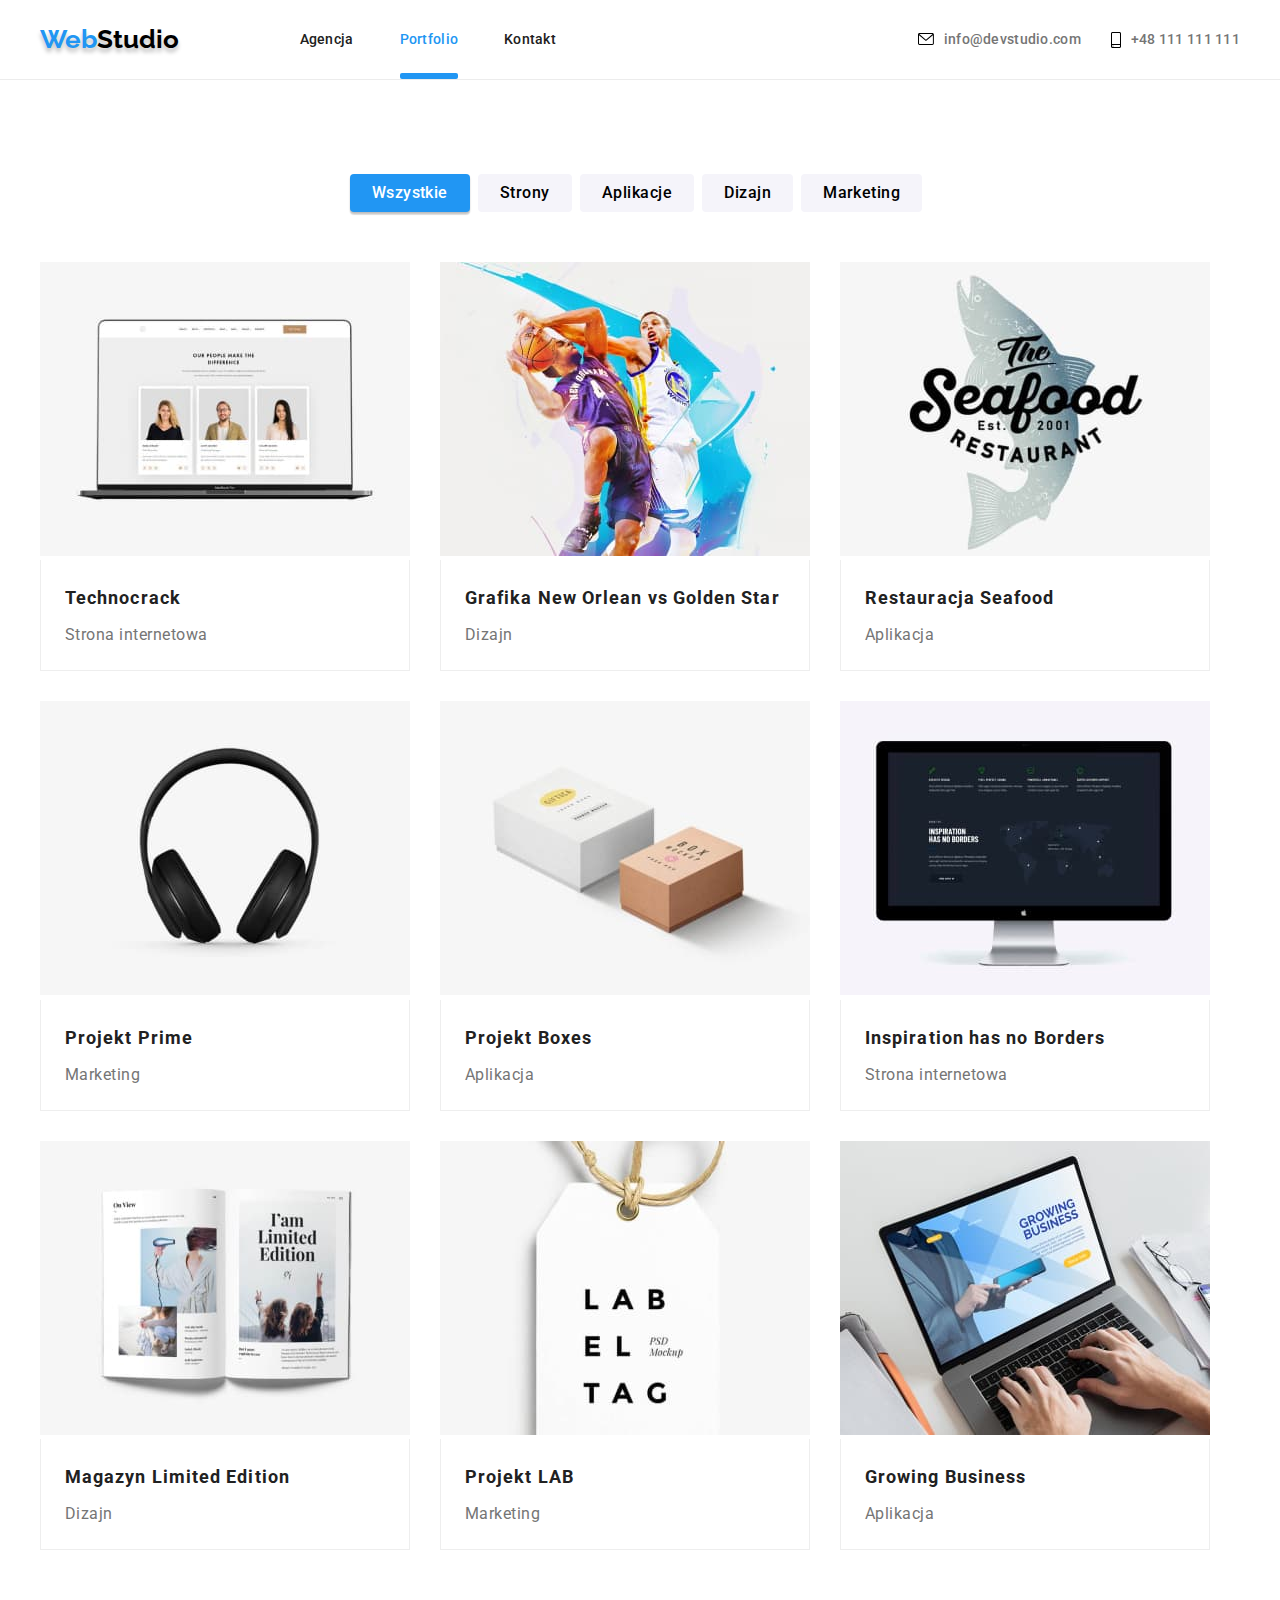
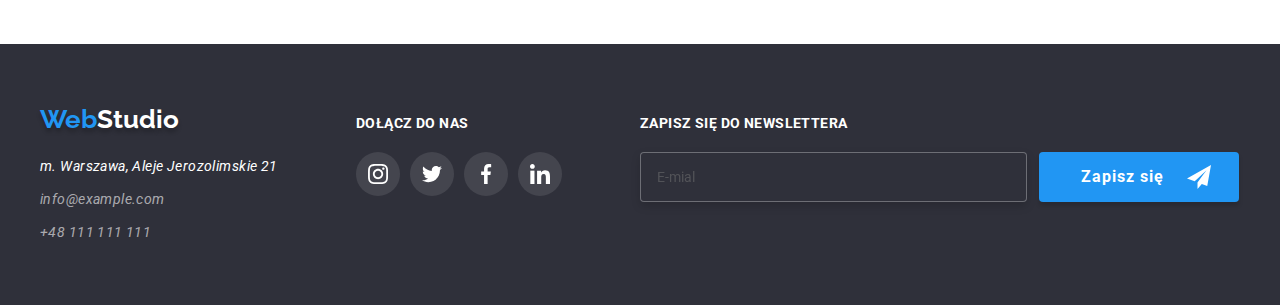
==== portfolio.html @ 5c081ceb "cloned" ====
<!DOCTYPE html>
<html lang="pl">
  <head>
    <meta charset="UTF-8" />
    <meta http-equiv="X-UA-Compatible" content="IE=edge" />
    <meta name="viewport" content="width=device-width, initial-scale=1.0" />
    <link rel="stylesheet" href="./css/modern-normalize.css" />
    <link rel="stylesheet" href="./css/styles.css" />
    <link rel="preconnect" href="https://fonts.googleapis.com" />
    <link rel="preconnect" href="https://fonts.gstatic.com" crossorigin />
    <link
      href="https://fonts.googleapis.com/css2?family=Raleway:wght@700&family=Roboto:wght@400;500;700;900&display=swap"
      rel="stylesheet"
    />
    <title>Zadanie domowe 6</title>
  </head>
  <body>
    <header class="header-box">
      <div class="container">
        <a class="logo grow-small" href="./index.html" title="WebStudio"
          ><span class="logo-color-special">Web</span>Studio</a
        >
        <!-- Logo-->

        <nav class="grow-medium">
          <ul class="filter-box">
            <li><a class="header" href="./index.html">Agencja</a></li>
            <li>
              <a class="header active-web" href="./portfolio.html">Portfolio</a>
            </li>
            <li><a class="header" href="/Kontakt">Kontakt</a></li>
          </ul>
        </nav>
        <ul class="header-contact-box">
          <li>
            <a class="header header-contact" href="mailto:info@devstudio.com">
              <svg class="header-icons" width="16" height="12">
                <use href="./images/icons.svg#icon-envelope"></use>
              </svg>
              info@devstudio.com</a
            >
          </li>
          <li>
            <a class="header header-contact" href="tel:+48111111111">
              <svg class="header-icons" width="10" height="16">
                <use href="./images/icons.svg#icon-smartphone"></use>
              </svg>
              +48 111 111 111</a
            >
          </li>
        </ul>
      </div>
    </header>
    <main class="section">
      <div class="container portfolio-main-box">
        <ul class="button-filters-box">
          <li>
            <button
              class="button-filters button-filters-active button-standard"
              type="button"
            >
              Wszystkie
            </button>
          </li>
          <li>
            <button class="button-filters button-standard" type="button">
              Strony
            </button>
          </li>
          <li>
            <button class="button-filters button-standard" type="button">
              Aplikacje
            </button>
          </li>
          <li>
            <button class="button-filters button-standard" type="button">
              Dizajn
            </button>
          </li>
          <li>
            <button class="button-filters button-standard" type="button">
              Marketing
            </button>
          </li>
        </ul>
        <ul class="portfolio-box">
          <li class="active">
            <div class="portfolio-overlay-box">
              <div class="portfolio-overlay">
                <p>
                  Technocrack jest popularną platformą wykorzystywaną do
                  rozpowszechniania koronawirusa. Firmy wykorzystują tę
                  platformę do celów szpiegowskich i ataków na niezabezpieczone
                  serwery konkurencji
                </p>
              </div>
              <img
                src="images/project1.jpg"
                width="370"
                height="294"
                alt="Strona internetowa wyświetlana na laptopie"
              />
            </div>
            <div class="portfolio-imagetext-border">
              <p class="portfolio-image-text-bold">Technocrack</p>
              <p class="portfolio-image-text">Strona internetowa</p>
            </div>
          </li>
          <li class="active">
            <div class="portfolio-overlay-box">
              <div class="portfolio-overlay">
                <p>
                  Technocrack jest popularną platformą wykorzystywaną do
                  rozpowszechniania koronawirusa. Firmy wykorzystują tę
                  platformę do celów szpiegowskich i ataków na niezabezpieczone
                  serwery konkurencji
                </p>
              </div>
              <img
                src="images/project2.jpg"
                width="370"
                height="294"
                alt="dwóch koszykarzy walczących o piłkę w powietrzu"
              />
            </div>
            <div class="portfolio-imagetext-border">
              <p class="portfolio-image-text-bold">
                Grafika New Orlean vs Golden Star
              </p>
              <p class="portfolio-image-text">Dizajn</p>
            </div>
          </li>
          <li class="active">
            <div class="portfolio-overlay-box">
              <div class="portfolio-overlay">
                <p>
                  Technocrack jest popularną platformą wykorzystywaną do
                  rozpowszechniania koronawirusa. Firmy wykorzystują tę
                  platformę do celów szpiegowskich i ataków na niezabezpieczone
                  serwery konkurencji
                </p>
              </div>
              <img
                src="images/project3.jpg"
                width="370"
                height="294"
                alt="Logo restauracji - napis The Seafood Restaurant na tle ryby"
              />
            </div>
            <div class="portfolio-imagetext-border">
              <p class="portfolio-image-text-bold">Restauracja Seafood</p>
              <p class="portfolio-image-text">Aplikacja</p>
            </div>
          </li>
          <li class="active">
            <div class="portfolio-overlay-box">
              <div class="portfolio-overlay">
                <p>
                  Technocrack jest popularną platformą wykorzystywaną do
                  rozpowszechniania koronawirusa. Firmy wykorzystują tę
                  platformę do celów szpiegowskich i ataków na niezabezpieczone
                  serwery konkurencji
                </p>
              </div>
              <img
                src="images/project4.jpg"
                width="370"
                height="294"
                alt="Słuchawki"
              />
            </div>
            <div class="portfolio-imagetext-border">
              <p class="portfolio-image-text-bold">Projekt Prime</p>
              <p class="portfolio-image-text">Marketing</p>
            </div>
          </li>
          <li class="active">
            <div class="portfolio-overlay-box">
              <div class="portfolio-overlay">
                <p>
                  Technocrack jest popularną platformą wykorzystywaną do
                  rozpowszechniania koronawirusa. Firmy wykorzystują tę
                  platformę do celów szpiegowskich i ataków na niezabezpieczone
                  serwery konkurencji
                </p>
              </div>
              <img
                src="images/project5.jpg"
                width="370"
                height="294"
                alt="dwie kartonowe paczki"
              />
            </div>
            <div class="portfolio-imagetext-border">
              <p class="portfolio-image-text-bold">Projekt Boxes</p>
              <p class="portfolio-image-text">Aplikacja</p>
            </div>
          </li>
          <li class="active">
            <div class="portfolio-overlay-box">
              <div class="portfolio-overlay">
                <p>
                  Technocrack jest popularną platformą wykorzystywaną do
                  rozpowszechniania koronawirusa. Firmy wykorzystują tę
                  platformę do celów szpiegowskich i ataków na niezabezpieczone
                  serwery konkurencji
                </p>
              </div>
              <img
                src="images/project6.jpg"
                width="370"
                height="294"
                alt="Strona internetowa wyświetlana na monitorze"
              />
            </div>
            <div class="portfolio-imagetext-border">
              <p class="portfolio-image-text-bold">
                Inspiration has no Borders
              </p>
              <p class="portfolio-image-text">Strona internetowa</p>
            </div>
          </li>
          <li class="active">
            <div class="portfolio-overlay-box">
              <div class="portfolio-overlay">
                <p>
                  Technocrack jest popularną platformą wykorzystywaną do
                  rozpowszechniania koronawirusa. Firmy wykorzystują tę
                  platformę do celów szpiegowskich i ataków na niezabezpieczone
                  serwery konkurencji
                </p>
              </div>
              <img
                src="images/project7.jpg"
                width="370"
                height="294"
                alt="Magazyn - książka - z nagłówkiem I'am Limited Edition"
              />
            </div>
            <div class="portfolio-imagetext-border">
              <p class="portfolio-image-text-bold">Magazyn Limited Edition</p>
              <p class="portfolio-image-text">Dizajn</p>
            </div>
          </li>
          <li class="active">
            <div class="portfolio-overlay-box">
              <div class="portfolio-overlay">
                <p>
                  Technocrack jest popularną platformą wykorzystywaną do
                  rozpowszechniania koronawirusa. Firmy wykorzystują tę
                  platformę do celów szpiegowskich i ataków na niezabezpieczone
                  serwery konkurencji
                </p>
              </div>
              <img
                src="images/project8.jpg"
                width="370"
                height="294"
                alt="TAG z nadrukiem LABEL TAG"
              />
            </div>
            <div class="portfolio-imagetext-border">
              <p class="portfolio-image-text-bold">Projekt LAB</p>
              <p class="portfolio-image-text">Marketing</p>
            </div>
          </li>
          <li class="active">
            <div class="portfolio-overlay-box">
              <div class="portfolio-overlay">
                <p>
                  Technocrack jest popularną platformą wykorzystywaną do
                  rozpowszechniania koronawirusa. Firmy wykorzystują tę
                  platformę do celów szpiegowskich i ataków na niezabezpieczone
                  serwery konkurencji
                </p>
              </div>
              <img
                src="images/project9.jpg"
                width="370"
                height="294"
                alt="Aplikacja Growing Business wyświetlana na laptopie"
              />
            </div>
            <div class="portfolio-imagetext-border">
              <p class="portfolio-image-text-bold">Growing Business</p>
              <p class="portfolio-image-text">Aplikacja</p>
            </div>
          </li>
        </ul>
      </div>
    </main>
    <footer class="footer-bg-box">
      <div class="container footer-box">
        <div class="footer-inbox">
          <a class="logo logo-footer" href="./index.html" title="WebStudio">
            <span class="logo-color-special">Web</span>Studio</a
          >
          <!-- Logo-->
          <address class="footer-address-box">
            <p class="footer-contact">m. Warszawa, Aleje Jerozolimskie 21</p>
            <a
              class="footer-contact footer-contact-alpha"
              href="mailto:info@example.com"
              >info@example.com</a
            >
            <a
              class="footer-contact footer-contact-alpha"
              href="tel:+48111111111"
              >+48 111 111 111</a
            >
          </address>
        </div>
        <div class="footer-joinus-box">
          <span class="footer-title">DOŁĄCZ DO NAS</span>
          <ul class="footer-media-icon-box">
            <li>
              <a class="footer-media-icon" href="/instagram">
                <svg width="20" height="20">
                  <use href="./images/icons.svg#icon-instagram"></use>
                </svg>
              </a>
            </li>
            <li>
              <a class="footer-media-icon" href="/twitter">
                <svg width="20" height="20">
                  <use href="./images/icons.svg#icon-twitter"></use>
                </svg>
              </a>
            </li>
            <li>
              <a class="footer-media-icon" href="/facebook">
                <svg width="20" height="20">
                  <use href="./images/icons.svg#icon-facebook"></use>
                </svg>
              </a>
            </li>
            <li>
              <a class="footer-media-icon" href="/linkedin">
                <svg width="20" height="20">
                  <use href="./images/icons.svg#icon-linkedin"></use>
                </svg>
              </a>
            </li>
          </ul>
        </div>
        <form class="footer-news">
          <div>
            <label class="footer-news-label footer-title">
              ZAPISZ SIĘ DO NEWSLETTERA
              <input type="email" placeholder="E-mial" name="emailnews" />
            </label>
          </div>
          <button
            type="submit"
            class="button-primary button-standard footer-news-button"
          >
            Zapisz się
            <svg width="24" height="24">
              <use href="./images/icons.svg#icon-send"></use>
            </svg>
          </button>
        </form>
      </div>
    </footer>
  </body>
</html>
---- css/styles.css ----
:root {
  --color-font-primary: rgb(33, 33, 33);
  --color-font-primary-alpha: rgba(33, 33, 33, 0.2);
  --color-special-primary: rgb(33, 150, 243);
  --color-special-primary-opacity: rgba(33, 150, 243, 0.9);
  --color-special-secondary: rgb(89, 0, 255);
  --color-white: rgb(255, 255, 255);
  --color-white-alpha: rgba(255, 255, 255, 0.6);
  --color-font-secondary: rgb(117, 117, 117);
  --color-font-secondary-alpha: rgba(117, 117, 117, 0.5);
  --color-background-primary: rgb(47, 48, 58);
  --color-buttons: rgb(245, 244, 250);
  --color-black: rgb(0, 0, 0);
  --text-shadow-primary: 0px 4px 4px rgba(0, 0, 0, 0.25);
  --color-header-border: rgb(236, 236, 236);
  --color-image-border: rgb(238, 238, 238);
  --color-icons-primary: rgb(175, 177, 184);
  --color-bg-footer-icons: rgba(255, 255, 255, 0.1);
  --color-modal-close-button: rgba(0, 0, 0, 0.1);
  --color-modal-bg: rgba(0, 0, 0, 0.2);
  --color-image-name-font: rgba(47, 48, 58, 0.8);
}
body,
body a {
  font-family: "roboto", sans-serif;
  color: var(--color-font-primary);
}
ul,
p,
h1,
h2,
h3 {
  margin: 0;
  padding: 0;
}
textarea:focus,
input:focus {
  outline: none;
}
textarea {
  border: none;
  border-radius: 4px;
}
::placeholder {
  color: var(--color-font-secondary-alpha);
}
ul {
  list-style-type: none;
}
.logo {
  font-family: "raleway", sans-serif;
  font-weight: 700;
  font-size: 26px;
  line-height: 1.19;
  text-shadow: 0px 4px 4px rgba(0, 0, 0, 0.25);
  text-decoration: none;
  color: var(--color-black);
}
.logo-color-special {
  color: var(--color-special-primary);
}
.logo-footer {
  color: var(--color-white);
}
.header {
  font-weight: 500;
  font-size: 14px;
  line-height: 1.14;
  letter-spacing: 0.02em;
  text-decoration: none;
  transition-timing-function: cubic-bezier(0.4, 0, 0.2, 1);
  transition-property: color, fill;
  transition-duration: 250ms;
}
.header-contact {
  display: flex;
  align-items: center;
  color: var(--color-font-secondary);
}
.header:hover,
.header:focus,
.footer-contact:hover,
.footer-contact:focus,
.header-icons:hover,
.header-icons:focus {
  color: var(--color-special-primary);
  fill: var(--color-special-primary);
}
.active-web {
  position: relative;
  display: flex;
  padding: 32px 0px;
  color: var(--color-special-primary);
  fill: var(--color-special-primary);
}
.button-primary:hover,
.button-primary:focus {
  color: var(--color-special-secondary);
  box-shadow: rgba(50, 50, 93, 0.25) 0px 30px 60px -12px inset,
    rgba(0, 0, 0, 0.3) 0px 18px 36px -18px inset;
  fill: var(--color-special-secondary);
}
.button-filters:hover,
.button-filters:focus {
  color: var(--color-white);
  background-color: var(--color-special-primary);
  box-shadow: 0px 3px 1px rgba(0, 0, 0, 0.1), 0px 1px 2px rgba(0, 0, 0, 0.08),
    0px 2px 2px rgba(0, 0, 0, 0.12);
}

.title-primary {
  font-weight: 900;
  font-size: 44px;
  line-height: 1.36;
  letter-spacing: 0.06em;
  text-transform: uppercase;
  text-align: center;
  color: var(--color-white);
  margin-bottom: 30px;
}
.main-bg-box {
  display: flex;
  background: url(../images/mainpage-background.jpg),
    linear-gradient(to top, rgba(47, 48, 58, 0.4), rgba(47, 48, 58, 0.4));
  background-repeat: no-repeat;
  background-position: 50% 50%;
}
.button-primary {
  font-weight: 700;
  font-size: 16px;
  line-height: 1.88;
  letter-spacing: 0.06em;
  color: var(--color-white);
  background-color: var(--color-special-primary);
  padding: 10px 41px 10px 42px;
  box-shadow: 0px 4px 4px rgba(0, 0, 0, 0.15);
  transition-timing-function: cubic-bezier(0.4, 0, 0.2, 1);
  transition-property: color, box-shadow, fill;
  transition-duration: 250ms;
  fill: var(--color-white);
}
.list-title {
  font-weight: 700;
  font-size: 14px;
  line-height: 1.14;
  letter-spacing: 0.03em;
  text-transform: uppercase;
}
.list-text {
  font-weight: 400;
  font-size: 14px;
  line-height: 1.71;
  letter-spacing: 0.03em;
  color: var(--color-font-secondary);
}
.mainpage-titles {
  font-weight: 700;
  font-size: 36px;
  line-height: 1.17;
  text-align: center;
  letter-spacing: 0.03em;
}
.images-text {
  font-size: 16px;
  line-height: 1.19;
  letter-spacing: 0.03em;
  color: var(--color-font-secondary);
}
.images-text-bold {
  font-weight: 500;
  color: var(--color-font-primary);
}
.footer-contact {
  font-size: 14px;
  line-height: 1.71;
  letter-spacing: 0.03em;
  text-decoration: none;
  color: var(--color-white);
  transition-timing-function: cubic-bezier(0.4, 0, 0.2, 1);
  transition-property: color, fill;
  transition-duration: 250ms;
  width: 246px;
}
.footer-contact-alpha {
  color: var(--color-white-alpha);
}
.footer-bg-box {
  background-color: var(--color-background-primary);
  display: flex;
}
.button-filters {
  font-weight: 500;
  font-size: 16px;
  line-height: 1.62;
  letter-spacing: 0.03em;
  background-color: var(--color-buttons);
  padding: 6px 22px;
  margin-right: 8px;
  transition-duration: 250ms;
  transition-timing-function: cubic-bezier(0.4, 0, 0.2, 1);
  transition-property: color, background-color, box-shadow;
}
.button-filters-active {
  color: var(--color-white);
  background-color: var(--color-special-primary);
  box-shadow: 0px 3px 1px rgba(0, 0, 0, 0.1), 0px 1px 2px rgba(0, 0, 0, 0.08),
    0px 2px 2px rgba(0, 0, 0, 0.12);
}
.portfolio-image-text {
  font-size: 16px;
  line-height: 1.88;
  letter-spacing: 0.03em;
  color: var(--color-font-secondary);
  margin: 0 24px 20px;
}
.portfolio-image-text-bold {
  font-weight: 700;
  font-size: 18px;
  line-height: 2;
  letter-spacing: 0.06em;
  margin: 0px 24px 4px;
}
.button-standard {
  border-radius: 4px;
  border: none;
  cursor: pointer;
}
.container {
  max-width: 1200px;
  width: 100%;
  margin: 0 auto;
  display: flex;
  align-items: center;
}
.header-box {
  display: flex;
  height: 80px;
  justify-content: space-between;
  align-items: center;
  border-bottom: 1px solid var(--color-header-border);
}
.grow-medium {
  flex-grow: 3;
}
.grow-small {
  flex-grow: 1;
}
.header-contact-box {
  gap: 30px;
  display: flex;
}
.filter-box {
  display: flex;
  gap: 46px;
  align-items: center;
}
.section {
  display: flex;
  padding-top: 94px;
  padding-bottom: 94px;
}
.portfolio-main-box {
  flex-direction: column;
}
.button-filters-box {
  margin-bottom: 16px;
  display: flex;
}
.portfolio-box {
  display: flex;
  flex-wrap: wrap;
  gap: 30px;
  margin-top: 34px;
}
.portfolio-imagetext-border {
  padding-top: 20px;
  border-bottom: 1px solid var(--color-image-border);
  border-right: 1px solid var(--color-image-border);
  border-left: 1px solid var(--color-image-border);
}
.footer-box {
  align-items: normal;
  margin-top: 60px;
  margin-bottom: 60px;
  gap: 70px;
}
.footer-address-box {
  display: flex;
  margin-top: 20px;
  flex-direction: column;
  gap: 9px;
}
.mainpage-primary-box {
  justify-content: center;
  margin-top: 200px;
  margin-bottom: 200px;
  flex-wrap: wrap;
  flex-direction: column;
}
.list-box {
  gap: 30px;
}
.mainpage-titles-box {
  flex-direction: column;
  gap: 50px;
  padding-bottom: 94px;
}
.mainpage-titles-images-box {
  display: flex;
  gap: 30px;
}
.mainpage-section-box {
  flex-direction: column;
}
.mainpage-elements-box {
  display: flex;
  margin-top: 50px;
  gap: 30px;
}
.mainpage-ourteam-bg-box {
  background-color: var(--color-buttons);
}
.mainpage-ourteam-image-border {
  box-shadow: 0px 1px 3px rgba(0, 0, 0, 0.12), 0px 1px 1px rgba(0, 0, 0, 0.14),
    0px 2px 1px rgba(0, 0, 0, 0.2);
  border-radius: 0px 0px 4px 4px;
  background-color: var(--color-white);
}
.mainpage-ourteam-image-desc {
  display: flex;
  flex-direction: column;
  align-items: center;
  margin-top: 30px;
  margin-bottom: 16px;
  gap: 10px;
}
.header-icons {
  margin-right: 10px;
}
.list-icon-box {
  display: flex;
  width: 270px;
  height: 120px;
  border-radius: 4px;
  background-color: var(--color-buttons);
  justify-content: center;
  align-items: center;
  margin-bottom: 30px;
}
.mainpage-ourteam-image-media-box {
  display: flex;
  justify-content: center;
  gap: 10px;
  margin-bottom: 30px;
}
.mainpage-ourteam-image-media-box li {
  display: flex;
}

.mainpage-image-media-icon {
  padding: 12px 12px;
  fill: var(--color-icons-primary);
  max-height: 44px;
  transition-timing-function: cubic-bezier(0.4, 0, 0.2, 1);
  transition-property: background-color, fill;
  border-radius: 50%;
  transition-duration: 250ms;
}
.mainpage-image-media-icon:hover,
.mainpage-image-media-icon:focus,
.footer-media-icon:hover,
.footer-media-icon:focus {
  display: flex;
  background-color: var(--color-special-primary);
  border-radius: 50%;
  fill: var(--color-white);
}
.mainpage-ourcustomers-box {
  display: flex;
  padding: 16px 32px;
  border: 1px solid var(--color-icons-primary);
  border-radius: 4px;
  fill: var(--color-icons-primary);
}
.mainpage-ourcustomers-box:hover,
.mainpage-ourcustomers-box:focus {
  cursor: pointer;
  border: 1px solid var(--color-special-primary);
}
.mainpage-ourcustomers-box svg {
  transition-timing-function: cubic-bezier(0.4, 0, 0.2, 1);
  transition-property: fill, border;
  transition-duration: 250ms;
}
.mainpage-ourcustomers-box:focus svg,
.mainpage-ourcustomers-box:hover svg {
  fill: var(--color-special-primary);
}
.footer-inbox {
  display: flex;
  justify-content: flex-start;
  flex-direction: column;
}
.footer-title {
  font-weight: 700;
  font-size: 14px;
  line-height: 1.14;
  letter-spacing: 0.03em;
  text-transform: uppercase;
  color: var(--color-white);
}
.footer-media-icon-box {
  display: flex;
  flex-direction: row;
  gap: 10px;
}
.footer-media-icon {
  display: flex;
  padding: 12px 12px;
  border-radius: 50%;
  fill: var(--color-white);
  max-height: 44px;
  background-color: var(--color-bg-footer-icons);
  transition-timing-function: cubic-bezier(0.4, 0, 0.2, 1);
  transition-property: fill, background-color;
  transition-duration: 250ms;
}
.footer-joinus-box {
  margin-top: 12px;
  display: flex;
  align-items: flex-start;
  flex-direction: column;
  gap: 20px;
}
.portfolio-box > li {
  transition-timing-function: cubic-bezier(0.4, 0, 0.2, 1);
  transition-property: color, fill, background-color, box-shadow;
  transition-duration: 250ms;
}
.portfolio-box > li:hover {
  box-shadow: 0px 1px 1px rgba(0, 0, 0, 0.12), 0px 4px 4px rgba(0, 0, 0, 0.06),
    1px 4px 6px rgba(0, 0, 0, 0.16);
}
.is-hidden {
  pointer-events: none;
  visibility: hidden;
  opacity: 0;
}
.modal {
  position: absolute;
  display: flex;
  flex-direction: column;
  align-items: center;
  width: 528px;
  height: 581px;
  background-color: var(--color-white);
  border-radius: 4px;
  box-shadow: 0px 1px 3px rgba(0, 0, 0, 0.12), 0px 1px 1px rgba(0, 0, 0, 0.14),
    0px 2px 1px rgba(0, 0, 0, 0.2);
}
.modal-bg {
  position: fixed;
  display: flex;
  width: 100%;
  height: 100%;
  background-color: var(--color-modal-bg);
  justify-content: center;
  align-items: center;
  transition-timing-function: cubic-bezier(0.4, 0, 0.2, 1);
  transition-property: opacity, background-color, visibility;
  transition-duration: 1s;
  z-index: 1;
}
.modal-close {
  display: flex;
  position: absolute;
  right: 0;
  top: 0;
  fill: var(--color-black);
  border-radius: 50px;
  cursor: pointer;
  padding: 6px;
  background-color: var(--color-white);
  border-color: var(--color-modal-close-button);
  margin: 8px;
}
.mainpage-titles-image-box-single div {
  display: flex;
  justify-content: center;
  align-items: center;
  position: absolute;
  height: 70px;
  width: 100%;
  bottom: 0;
  background: var(--color-image-name-font);
  color: var(--color-white);
}
.mainpage-titles-image-box-single {
  position: relative;
  height: 293px;
}
.active-web::after {
  content: "";
  position: absolute;
  border-radius: 2px;
  border: solid;
  background-color: var(--color-special-primary);
  width: 100%;
  bottom: 0;
  pointer-events: none;
}

.portfolio-overlay {
  position: absolute;
  background-color: var(--color-special-primary-opacity);
  opacity: 0.5;
  height: 100%;
  width: 100%;
  transform: translateY(100%);
  opacity: 0;
  transition-duration: 250ms;
  transition-timing-function: cubic-bezier(0.4, 0, 0.2, 1);
  transition-property: transform, opacity;
}
.portfolio-overlay-box {
  position: relative;
  overflow: hidden;
}
.active:hover .portfolio-overlay-box .portfolio-overlay {
  transform: translateY(0);
  opacity: 1;
}
.portfolio-overlay p {
  margin: 49px 45px 49px 24px;
  font-weight: 400;
  font-size: 18px;
  line-height: 1.56;
  letter-spacing: 0.03em;
  color: var(--color-white);
}
.footer-news-label {
  display: flex;
  flex-direction: column;
  width: 387px;
  gap: 20px;
}

.footer-news {
  display: flex;
  gap: 12px;
  margin-left: 8px;
  margin-top: 12px;
}
.footer-news-button {
  display: flex;
  width: 200px;
  height: 50px;
  margin-top: 35.97px;
  align-items: center;
  justify-content: space-between;
  padding-left: 42px;
  padding-right: 28px;
}
.footer-news-label input:focus {
  border: 1px solid var(--color-special-primary);
}
.footer-news-label input {
  height: 50px;
  border: 1px solid rgba(255, 255, 255, 0.3);
  filter: drop-shadow(0px 4px 4px rgba(0, 0, 0, 0.15));
  border-radius: 4px;
  color: var(--color-white-alpha);
  background-color: var(--color-background-primary);
  padding-left: 16px;
  transition-timing-function: cubic-bezier(0.4, 0, 0.2, 1);
  transition-property: border;
  transition-duration: 250ms;
}
.modal-label {
  display: flex;
  flex-direction: column;
  font-weight: 400;
  font-size: 12px;
  line-height: 1.17;
  letter-spacing: 0.01em;
  color: var(--color-font-secondary);
  margin-bottom: 10px;
  gap: 4px;
  width: 100%;
}
.modal-label input {
  border: none;
  height: 40px;
  width: 100%;
  border-radius: 4px;
}
.modal-label label {
  display: flex;
  align-items: center;
  border: 1px solid var(--color-font-primary-alpha);
  border-radius: 4px;
  transition-timing-function: cubic-bezier(0.4, 0, 0.2, 1);
  transition-property: fill, border-color;
  transition-duration: 250ms;
}
.modal-label label:focus-within {
  fill: var(--color-special-primary);
  border-color: var(--color-special-primary);
}
.modal-inner-box {
  padding: 40px;
  flex-grow: 1;
  width: 100%;
}
.modal-label label svg {
  margin-left: 12px;
  margin-right: 12px;
}
.modal-title {
  font-weight: 700;
  font-size: 20px;
  line-height: 1.15;
  text-align: center;
  letter-spacing: 0.03em;
  margin-bottom: 12px;
}
.modal-label textarea {
  resize: none;
  padding: 12px 16px;
  width: 100%;
  font-weight: 400;
  font-size: 12px;
  line-height: 1.17;
  letter-spacing: 0.01em;
}
.checkbox {
  display: flex;
  position: relative;
  align-items: center;
  font-weight: 400;
  font-size: 14px;
  line-height: 1.71;
  letter-spacing: 0.03em;
  color: var(--color-font-secondary);
  gap: 8px;
  padding-top: 10px;
}
.checkbox a {
  color: var(--color-special-primary);
}
.checkbox-input {
  position: absolute;
  clip: rect(1px, 1px, 1px, 1px);
}
.checkbox-label {
  display: flex;
  align-items: center;
  cursor: pointer;
}
.checkbox-border {
  position: absolute;
  left: 3px;
  opacity: 0;
  transition-timing-function: cubic-bezier(0.4, 0, 0.2, 1);
  transition-property: opacity;
  transition-duration: 250ms;
}
.checkbox-input:checked + .checkbox-label .checkbox-border {
  fill: var(--color-white);
  opacity: 1;
}
.checkbox-input:checked + .checkbox-label .checkbox-check {
  fill: var(--color-special-primary);
  background-color: var(--color-special-primary);
}
.checkbox-check {
  border-radius: 2px;
  transition-timing-function: cubic-bezier(0.4, 0, 0.2, 1);
  transition-property: fill, background-color;
  transition-duration: 250ms;
}
.modal-submit-button {
  width: 200px;
  height: 50px;
  margin-top: 30px;
}

.modal-inner-box form {
  display: flex;
  align-items: center;
  flex-direction: column;
}
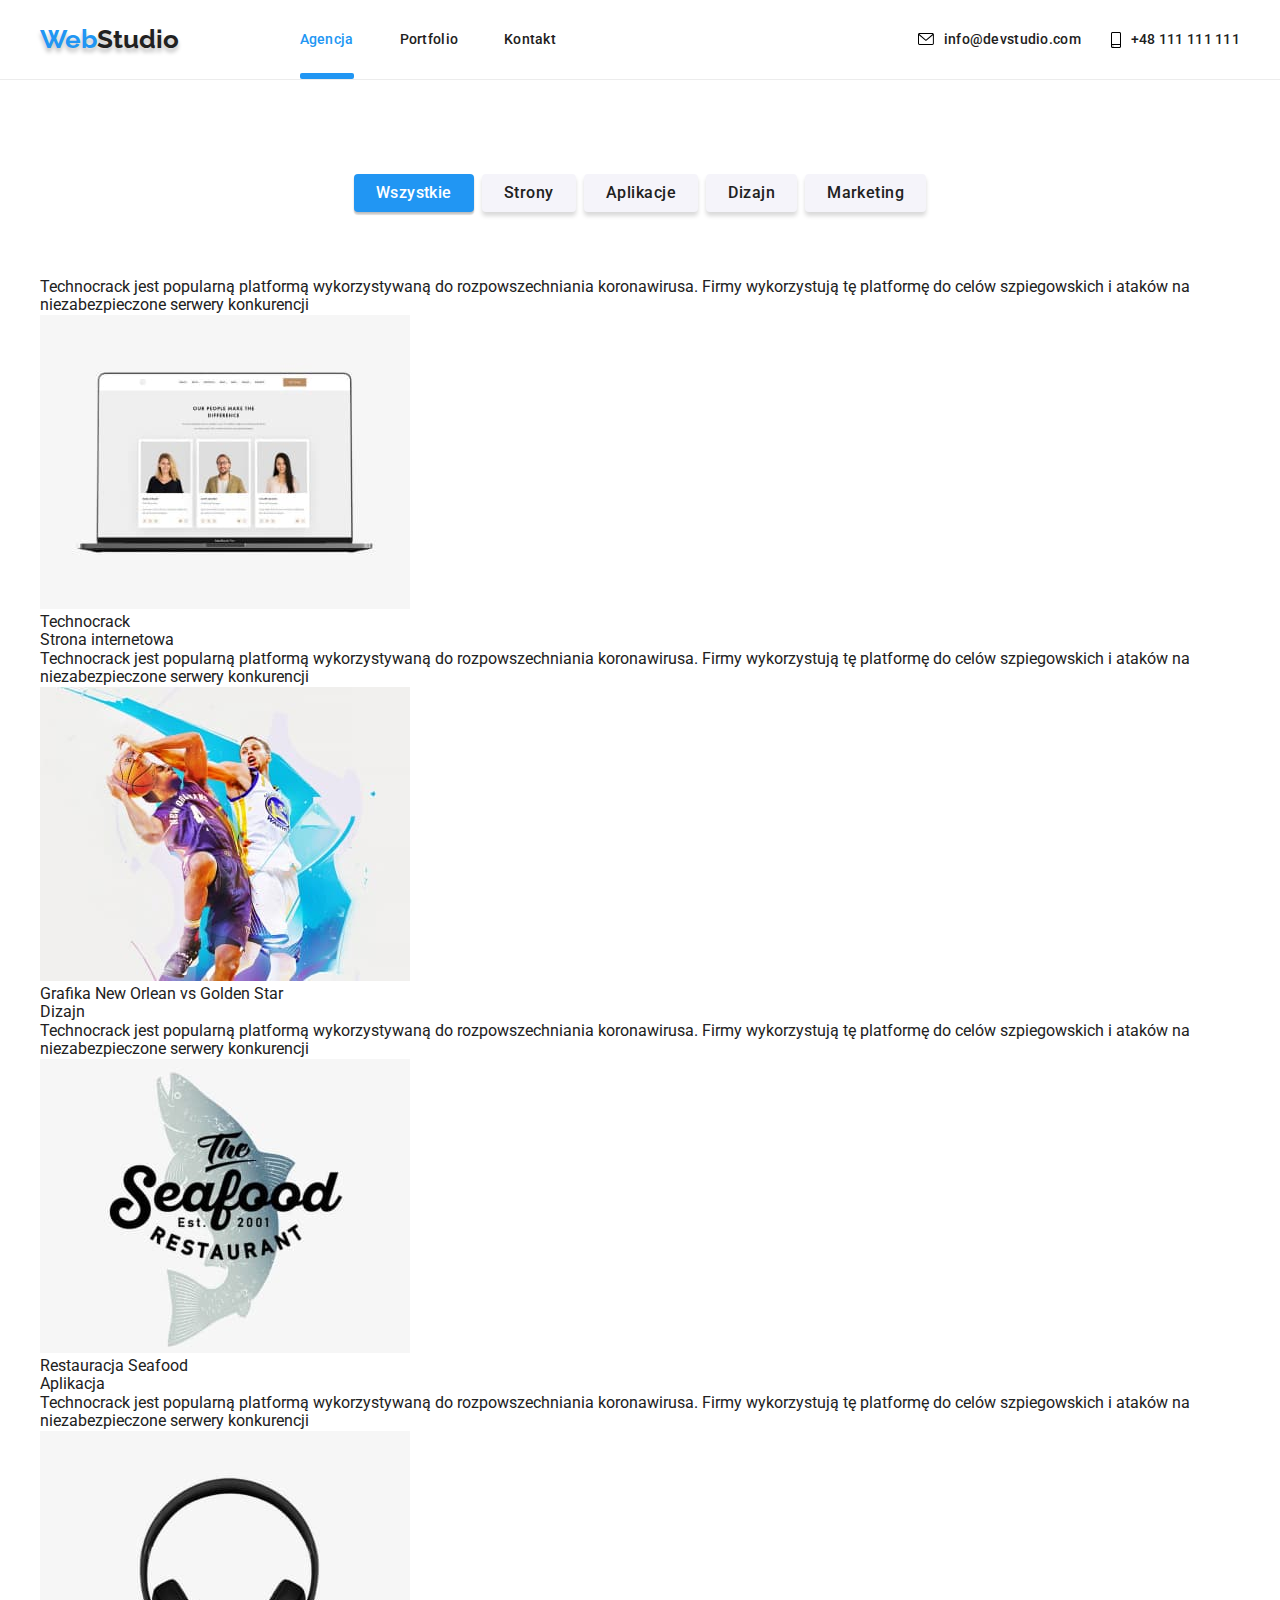
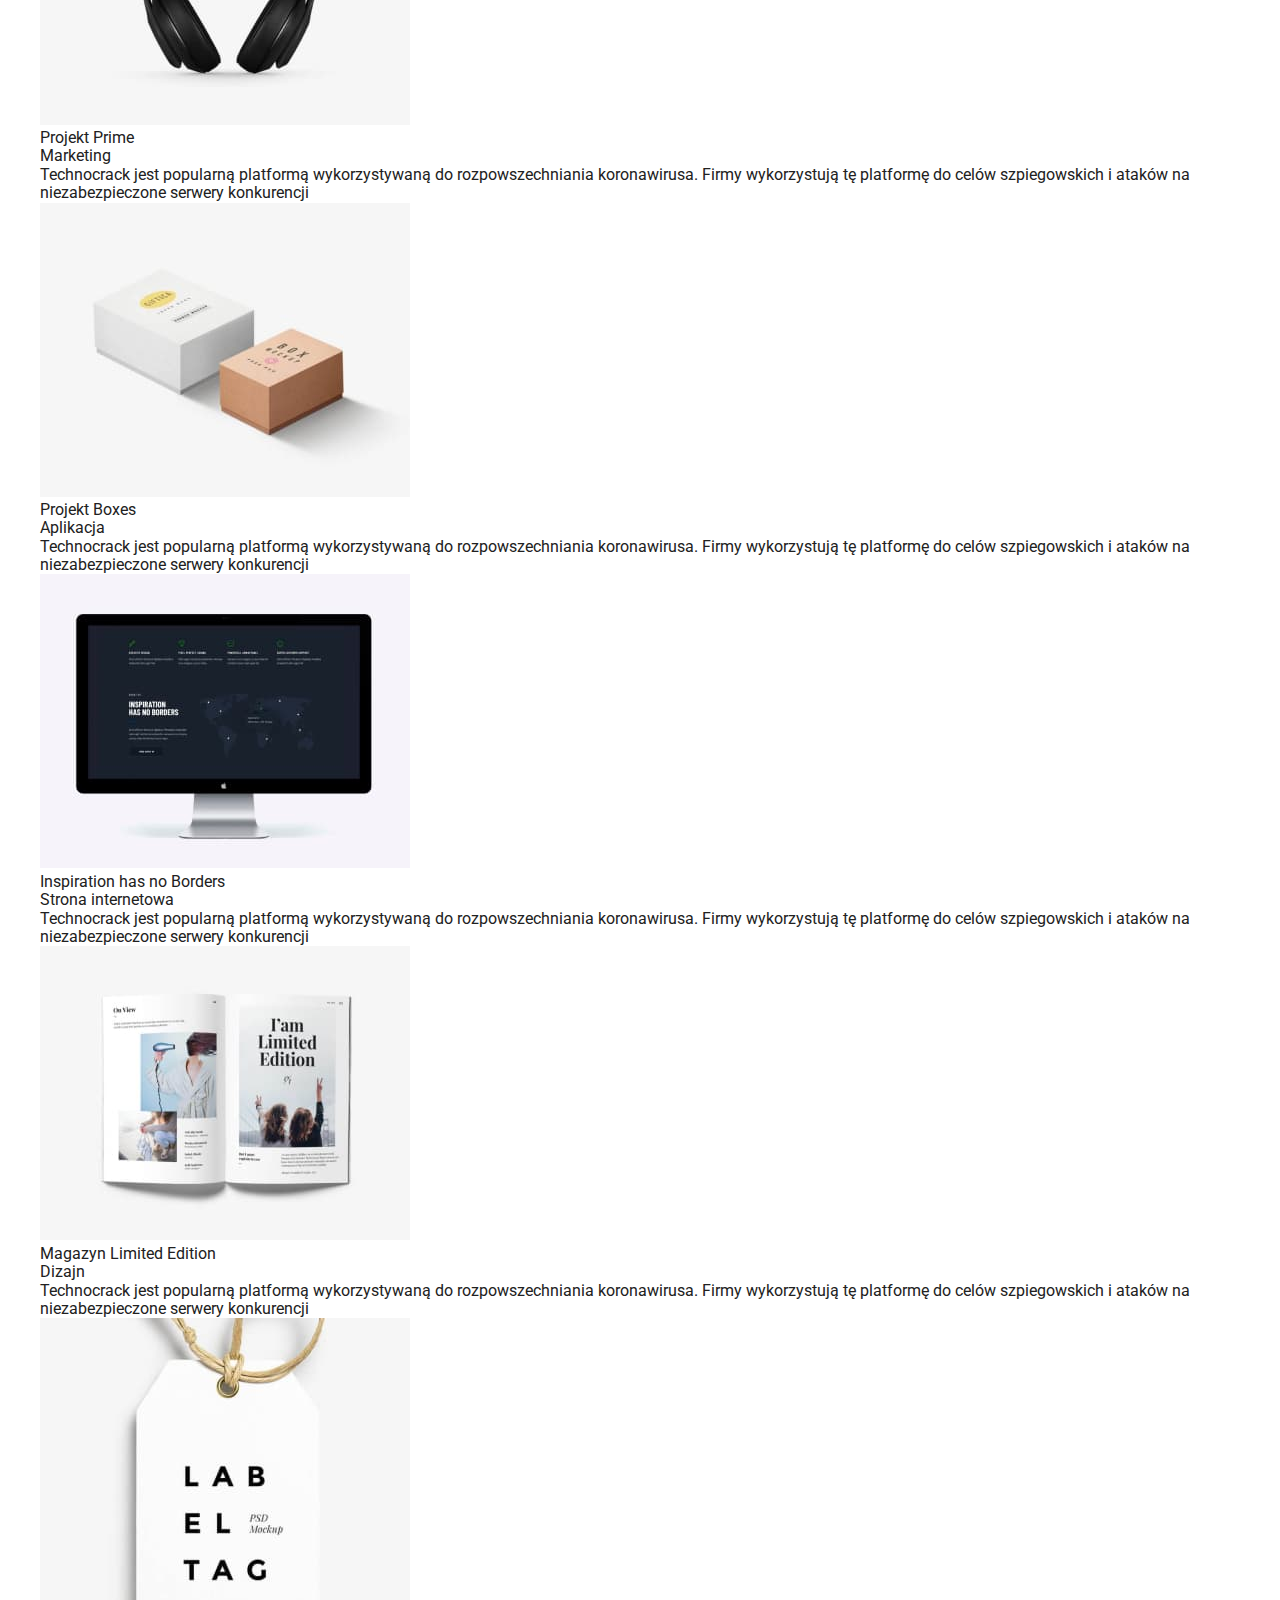
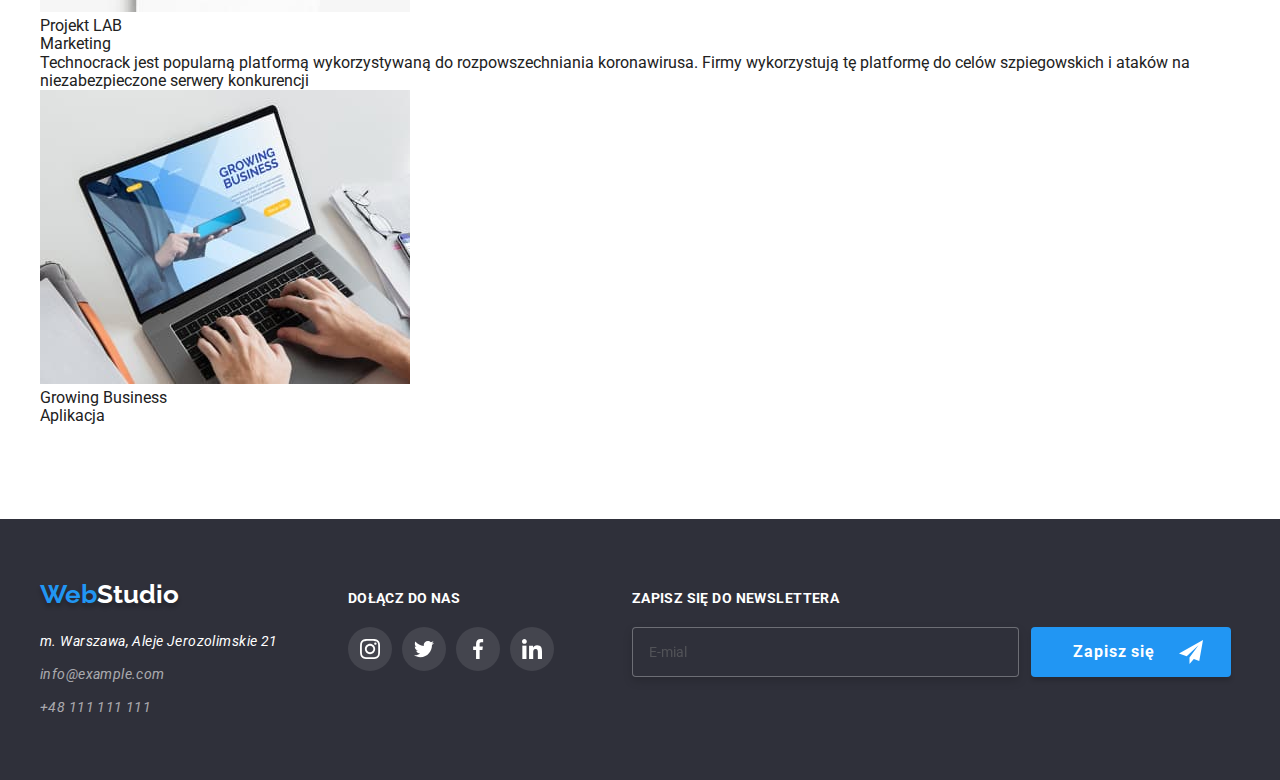
==== commit 1f188c32: "add filters in bem" ====
--- a/portfolio.html
+++ b/portfolio.html
@@ -5,44 +5,46 @@
     <meta http-equiv="X-UA-Compatible" content="IE=edge" />
     <meta name="viewport" content="width=device-width, initial-scale=1.0" />
     <link rel="stylesheet" href="./css/modern-normalize.css" />
-    <link rel="stylesheet" href="./css/styles.css" />
+    <link rel="stylesheet" href="./css/main.min.css" />
     <link rel="preconnect" href="https://fonts.googleapis.com" />
     <link rel="preconnect" href="https://fonts.gstatic.com" crossorigin />
     <link
       href="https://fonts.googleapis.com/css2?family=Raleway:wght@700&family=Roboto:wght@400;500;700;900&display=swap"
       rel="stylesheet"
     />
-    <title>Zadanie domowe 6</title>
+    <title>Zadanie domowe 7</title>
   </head>
   <body>
-    <header class="header-box">
+    <header class="header">
       <div class="container">
-        <a class="logo grow-small" href="./index.html" title="WebStudio"
-          ><span class="logo-color-special">Web</span>Studio</a
+        <a class="logo header__logo" href="./index.html" title="WebStudio"
+          ><span class="logo--special">Web</span>Studio</a
         >
-        <!-- Logo-->
-
-        <nav class="grow-medium">
-          <ul class="filter-box">
-            <li><a class="header" href="./index.html">Agencja</a></li>
-            <li>
-              <a class="header active-web" href="./portfolio.html">Portfolio</a>
-            </li>
-            <li><a class="header" href="/Kontakt">Kontakt</a></li>
+        <nav class="header__nav">
+          <ul class="nav__list">
+            <li>
+              <a class="nav__link nav__link--active" href="./index.html"
+                >Agencja</a
+              >
+            </li>
+            <li>
+              <a class="nav__link" href="./portfolio.html">Portfolio</a>
+            </li>
+            <li><a class="nav__link" href="/Kontakt">Kontakt</a></li>
           </ul>
         </nav>
-        <ul class="header-contact-box">
-          <li>
-            <a class="header header-contact" href="mailto:info@devstudio.com">
-              <svg class="header-icons" width="16" height="12">
+        <ul class="contact contact__header">
+          <li>
+            <a class="contact__link" href="mailto:info@devstudio.com">
+              <svg width="16" height="12">
                 <use href="./images/icons.svg#icon-envelope"></use>
               </svg>
               info@devstudio.com</a
             >
           </li>
           <li>
-            <a class="header header-contact" href="tel:+48111111111">
-              <svg class="header-icons" width="10" height="16">
+            <a class="contact__link" href="tel:+48111111111">
+              <svg width="10" height="16">
                 <use href="./images/icons.svg#icon-smartphone"></use>
               </svg>
               +48 111 111 111</a
@@ -52,33 +54,26 @@
       </div>
     </header>
     <main class="section">
-      <div class="container portfolio-main-box">
-        <ul class="button-filters-box">
-          <li>
-            <button
-              class="button-filters button-filters-active button-standard"
-              type="button"
-            >
+      <div class="container portfolio">
+        <ul class="filter">
+          <li>
+            <button class="button button--filter button--active" type="button">
               Wszystkie
             </button>
           </li>
           <li>
-            <button class="button-filters button-standard" type="button">
-              Strony
-            </button>
-          </li>
-          <li>
-            <button class="button-filters button-standard" type="button">
+            <button class="button button--filter" type="button">Strony</button>
+          </li>
+          <li>
+            <button class="button button--filter" type="button">
               Aplikacje
             </button>
           </li>
           <li>
-            <button class="button-filters button-standard" type="button">
-              Dizajn
-            </button>
-          </li>
-          <li>
-            <button class="button-filters button-standard" type="button">
+            <button class="button button--filter" type="button">Dizajn</button>
+          </li>
+          <li>
+            <button class="button button--filter" type="button">
               Marketing
             </button>
           </li>
@@ -289,53 +284,60 @@
         </ul>
       </div>
     </main>
-    <footer class="footer-bg-box">
-      <div class="container footer-box">
-        <div class="footer-inbox">
-          <a class="logo logo-footer" href="./index.html" title="WebStudio">
-            <span class="logo-color-special">Web</span>Studio</a
+    <footer class="footer">
+      <div class="container footer__primary-list">
+        <div class="footer__secondary-list">
+          <a class="logo logo--secondary" href="./index.html" title="WebStudio">
+            <span class="logo--special">Web</span>Studio</a
           >
-          <!-- Logo-->
-          <address class="footer-address-box">
-            <p class="footer-contact">m. Warszawa, Aleje Jerozolimskie 21</p>
-            <a
-              class="footer-contact footer-contact-alpha"
-              href="mailto:info@example.com"
+          <address class="address">
+            <p>m. Warszawa, Aleje Jerozolimskie 21</p>
+            <a class="footer-contact" href="mailto:info@example.com"
               >info@example.com</a
             >
-            <a
-              class="footer-contact footer-contact-alpha"
-              href="tel:+48111111111"
+            <a class="footer-contact" href="tel:+48111111111"
               >+48 111 111 111</a
             >
           </address>
         </div>
-        <div class="footer-joinus-box">
+        <div class="joinus">
           <span class="footer-title">DOŁĄCZ DO NAS</span>
-          <ul class="footer-media-icon-box">
-            <li>
-              <a class="footer-media-icon" href="/instagram">
+          <ul class="icons">
+            <li>
+              <a
+                class="icons__position icons__position--joinus"
+                href="/instagram"
+              >
                 <svg width="20" height="20">
                   <use href="./images/icons.svg#icon-instagram"></use>
                 </svg>
               </a>
             </li>
             <li>
-              <a class="footer-media-icon" href="/twitter">
+              <a
+                class="icons__position icons__position--joinus"
+                href="/twitter"
+              >
                 <svg width="20" height="20">
                   <use href="./images/icons.svg#icon-twitter"></use>
                 </svg>
               </a>
             </li>
             <li>
-              <a class="footer-media-icon" href="/facebook">
+              <a
+                class="icons__position icons__position--joinus"
+                href="/facebook"
+              >
                 <svg width="20" height="20">
                   <use href="./images/icons.svg#icon-facebook"></use>
                 </svg>
               </a>
             </li>
             <li>
-              <a class="footer-media-icon" href="/linkedin">
+              <a
+                class="icons__position icons__position--joinus"
+                href="/linkedin"
+              >
                 <svg width="20" height="20">
                   <use href="./images/icons.svg#icon-linkedin"></use>
                 </svg>
@@ -343,17 +345,14 @@
             </li>
           </ul>
         </div>
-        <form class="footer-news">
+        <form class="newsletter newsletter--position">
           <div>
-            <label class="footer-news-label footer-title">
+            <label class="newsletter__label">
               ZAPISZ SIĘ DO NEWSLETTERA
               <input type="email" placeholder="E-mial" name="emailnews" />
             </label>
           </div>
-          <button
-            type="submit"
-            class="button-primary button-standard footer-news-button"
-          >
+          <button type="submit" class="button button--newsletter">
             Zapisz się
             <svg width="24" height="24">
               <use href="./images/icons.svg#icon-send"></use>
--- a/css/main.min.css
+++ b/css/main.min.css
@@ -0,0 +1,881 @@
+body,
+body a {
+  font-family: "roboto", sans-serif;
+  color: rgb(33, 33, 33);
+}
+
+a {
+  text-decoration: none;
+}
+
+ul,
+p,
+h1,
+h2,
+h3,
+h4 {
+  margin: 0;
+  padding: 0;
+}
+
+textarea:focus,
+input:focus {
+  outline: none;
+}
+
+::-webkit-input-placeholder {
+  color: rgba(117, 117, 117, 0.5);
+}
+
+::-moz-placeholder {
+  color: rgba(117, 117, 117, 0.5);
+}
+
+:-ms-input-placeholder {
+  color: rgba(117, 117, 117, 0.5);
+}
+
+::-ms-input-placeholder {
+  color: rgba(117, 117, 117, 0.5);
+}
+
+::placeholder {
+  color: rgba(117, 117, 117, 0.5);
+}
+
+ul {
+  list-style-type: none;
+}
+
+.header {
+  display: -webkit-box;
+  display: -ms-flexbox;
+  display: flex;
+  height: 80px;
+  -webkit-box-pack: justify;
+      -ms-flex-pack: justify;
+          justify-content: space-between;
+  -webkit-box-align: center;
+      -ms-flex-align: center;
+          align-items: center;
+  border-bottom: 1px solid rgb(236, 236, 236);
+}
+.header__logo {
+  -webkit-box-flex: 1;
+      -ms-flex-positive: 1;
+          flex-grow: 1;
+}
+.header__nav {
+  -webkit-box-flex: 3;
+      -ms-flex-positive: 3;
+          flex-grow: 3;
+}
+
+.container {
+  max-width: 1200px;
+  width: 100%;
+  margin: 0 auto;
+  display: -webkit-box;
+  display: -ms-flexbox;
+  display: flex;
+  -webkit-box-align: center;
+      -ms-flex-align: center;
+          align-items: center;
+}
+
+.advantages-box {
+  display: -webkit-box;
+  display: -ms-flexbox;
+  display: flex;
+  margin-top: 94px;
+  margin-bottom: 94px;
+}
+
+.is-hidden {
+  pointer-events: none;
+  visibility: hidden;
+  opacity: 0;
+}
+
+.portfolio {
+  -webkit-box-orient: vertical;
+  -webkit-box-direction: normal;
+      -ms-flex-direction: column;
+          flex-direction: column;
+  margin-top: 94px;
+  margin-bottom: 94px;
+  gap: 50px;
+}
+
+h1 {
+  font-weight: 900;
+  font-size: 44px;
+  line-height: 1.36;
+  letter-spacing: 0.06em;
+  text-transform: uppercase;
+  text-align: center;
+  color: rgb(255, 255, 255);
+}
+
+h3 {
+  font-weight: 700;
+  font-size: 14px;
+  line-height: 1.14;
+  letter-spacing: 0.03em;
+  text-transform: uppercase;
+}
+
+h2 {
+  font-weight: 700;
+  font-size: 36px;
+  line-height: 1.17;
+  text-align: center;
+  letter-spacing: 0.03em;
+}
+
+h4 {
+  font-weight: 700;
+  font-size: 20px;
+  line-height: 1.15;
+  text-align: center;
+  letter-spacing: 0.03em;
+}
+
+.button {
+  border-radius: 4px;
+  border: none;
+  cursor: pointer;
+  font-weight: 700;
+  font-size: 16px;
+  line-height: 1.88;
+  letter-spacing: 0.06em;
+  color: rgb(255, 255, 255);
+  background-color: rgb(33, 150, 243);
+  -webkit-box-shadow: 0px 4px 4px rgba(0, 0, 0, 0.15);
+          box-shadow: 0px 4px 4px rgba(0, 0, 0, 0.15);
+  -webkit-transition-timing-function: cubic-bezier(0.4, 0, 0.2, 1);
+          transition-timing-function: cubic-bezier(0.4, 0, 0.2, 1);
+  -webkit-transition-property: color, fill, -webkit-box-shadow;
+  transition-property: color, fill, -webkit-box-shadow;
+  transition-property: color, box-shadow, fill;
+  transition-property: color, box-shadow, fill, -webkit-box-shadow;
+  -webkit-transition-duration: 250ms;
+          transition-duration: 250ms;
+  fill: rgb(255, 255, 255);
+}
+.button:hover, .button:focus {
+  color: rgb(89, 0, 255);
+  -webkit-box-shadow: rgba(50, 50, 93, 0.25) 0px 30px 60px -12px inset, rgba(0, 0, 0, 0.3) 0px 18px 36px -18px inset;
+          box-shadow: rgba(50, 50, 93, 0.25) 0px 30px 60px -12px inset, rgba(0, 0, 0, 0.3) 0px 18px 36px -18px inset;
+  fill: rgb(89, 0, 255);
+}
+.button--newsletter {
+  display: -webkit-box;
+  display: -ms-flexbox;
+  display: flex;
+  width: 200px;
+  height: 50px;
+  margin-top: 35.97px;
+  -webkit-box-align: center;
+      -ms-flex-align: center;
+          align-items: center;
+  -webkit-box-pack: justify;
+      -ms-flex-pack: justify;
+          justify-content: space-between;
+  padding-left: 42px;
+  padding-right: 28px;
+}
+.button--modal {
+  width: 200px;
+  height: 50px;
+  margin-top: 20px;
+}
+.button--filter {
+  font-weight: 500;
+  line-height: 1.62;
+  letter-spacing: 0.03em;
+  background-color: rgb(245, 244, 250);
+  color: rgb(33, 33, 33);
+  padding: 6px 22px;
+  -webkit-transition-duration: 250ms;
+          transition-duration: 250ms;
+  -webkit-transition-timing-function: cubic-bezier(0.4, 0, 0.2, 1);
+          transition-timing-function: cubic-bezier(0.4, 0, 0.2, 1);
+  -webkit-transition-property: color, background-color, -webkit-box-shadow;
+  transition-property: color, background-color, -webkit-box-shadow;
+  transition-property: color, background-color, box-shadow;
+  transition-property: color, background-color, box-shadow, -webkit-box-shadow;
+}
+.button--filter:focus, .button--filter:hover {
+  color: rgb(255, 255, 255);
+  background-color: rgb(33, 150, 243);
+  -webkit-box-shadow: 0px 3px 1px rgba(0, 0, 0, 0.1), 0px 1px 2px rgba(0, 0, 0, 0.08), 0px 2px 2px rgba(0, 0, 0, 0.12);
+          box-shadow: 0px 3px 1px rgba(0, 0, 0, 0.1), 0px 1px 2px rgba(0, 0, 0, 0.08), 0px 2px 2px rgba(0, 0, 0, 0.12);
+}
+.button--active {
+  color: rgb(255, 255, 255);
+  background-color: rgb(33, 150, 243);
+  -webkit-box-shadow: 0px 3px 1px rgba(0, 0, 0, 0.1), 0px 1px 2px rgba(0, 0, 0, 0.08), 0px 2px 2px rgba(0, 0, 0, 0.12);
+          box-shadow: 0px 3px 1px rgba(0, 0, 0, 0.1), 0px 1px 2px rgba(0, 0, 0, 0.08), 0px 2px 2px rgba(0, 0, 0, 0.12);
+}
+
+.logo {
+  font-family: "raleway", sans-serif;
+  font-weight: 700;
+  font-size: 26px;
+  line-height: 1.19;
+  text-shadow: 0px 4px 4px rgba(0, 0, 0, 0.25);
+  text-decoration: none;
+  color: rgb(33, 33, 33);
+}
+.logo--special {
+  color: rgb(33, 150, 243);
+}
+.logo--secondary {
+  color: rgb(255, 255, 255);
+}
+
+.nav__list {
+  display: -webkit-box;
+  display: -ms-flexbox;
+  display: flex;
+  gap: 46px;
+  -webkit-box-align: center;
+      -ms-flex-align: center;
+          align-items: center;
+}
+.nav__link {
+  font-weight: 500;
+  font-size: 14px;
+  line-height: 1.14;
+  letter-spacing: 0.02em;
+  -webkit-transition-timing-function: cubic-bezier(0.4, 0, 0.2, 1);
+          transition-timing-function: cubic-bezier(0.4, 0, 0.2, 1);
+  -webkit-transition-property: color, fill;
+  transition-property: color, fill;
+  -webkit-transition-duration: 250ms;
+          transition-duration: 250ms;
+}
+.nav__link:focus, .nav__link:hover {
+  color: rgb(33, 150, 243);
+}
+.nav__link--active {
+  position: relative;
+  display: -webkit-box;
+  display: -ms-flexbox;
+  display: flex;
+  padding: 32px 0px;
+  color: rgb(33, 150, 243);
+}
+.nav__link--active:after {
+  content: "";
+  position: absolute;
+  border-radius: 2px;
+  border: solid;
+  background-color: rgb(33, 150, 243);
+  width: 100%;
+  bottom: 0;
+  pointer-events: none;
+}
+
+.contact {
+  font-weight: 500;
+  font-size: 14px;
+  line-height: 1.14;
+  letter-spacing: 0.02em;
+  display: -webkit-box;
+  display: -ms-flexbox;
+  display: flex;
+  -webkit-box-align: center;
+      -ms-flex-align: center;
+          align-items: center;
+  color: rgb(117, 117, 117);
+}
+.contact__header {
+  display: -webkit-box;
+  display: -ms-flexbox;
+  display: flex;
+  gap: 30px;
+}
+.contact__link {
+  display: -webkit-box;
+  display: -ms-flexbox;
+  display: flex;
+  -webkit-box-align: center;
+      -ms-flex-align: center;
+          align-items: center;
+  -webkit-transition-timing-function: cubic-bezier(0.4, 0, 0.2, 1);
+          transition-timing-function: cubic-bezier(0.4, 0, 0.2, 1);
+  -webkit-transition-property: color, fill;
+  transition-property: color, fill;
+  -webkit-transition-duration: 250ms;
+          transition-duration: 250ms;
+  gap: 10px;
+}
+.contact__link:focus, .contact__link:hover {
+  color: rgb(33, 150, 243);
+  fill: rgb(33, 150, 243);
+}
+
+.hero {
+  display: -webkit-box;
+  display: -ms-flexbox;
+  display: flex;
+  background: url(../images/mainpage-background.jpg), -webkit-gradient(linear, left bottom, left top, from(rgba(47, 48, 58, 0.4)), to(rgba(47, 48, 58, 0.4)));
+  background: url(../images/mainpage-background.jpg), linear-gradient(to top, rgba(47, 48, 58, 0.4), rgba(47, 48, 58, 0.4));
+  background-repeat: no-repeat;
+  background-position: 50% 50%;
+}
+.hero__position {
+  -webkit-box-pack: center;
+      -ms-flex-pack: center;
+          justify-content: center;
+  margin-top: 200px;
+  margin-bottom: 200px;
+  -ms-flex-wrap: wrap;
+      flex-wrap: wrap;
+  -webkit-box-orient: vertical;
+  -webkit-box-direction: normal;
+      -ms-flex-direction: column;
+          flex-direction: column;
+  gap: 30px;
+}
+.hero__position__button {
+  width: 200px;
+  height: 50px;
+}
+
+.advantages {
+  gap: 30px;
+}
+.advantages__item {
+  display: -webkit-box;
+  display: -ms-flexbox;
+  display: flex;
+  width: 270px;
+  height: 120px;
+  border-radius: 4px;
+  background-color: rgb(245, 244, 250);
+  -webkit-box-pack: center;
+      -ms-flex-pack: center;
+          justify-content: center;
+  -webkit-box-align: center;
+      -ms-flex-align: center;
+          align-items: center;
+  margin-bottom: 30px;
+}
+.advantages p {
+  font-weight: 400;
+  font-size: 14px;
+  line-height: 1.71;
+  letter-spacing: 0.03em;
+  color: rgb(117, 117, 117);
+}
+
+.mainpage {
+  -webkit-box-orient: vertical;
+  -webkit-box-direction: normal;
+      -ms-flex-direction: column;
+          flex-direction: column;
+  gap: 50px;
+  padding-bottom: 94px;
+}
+.mainpage__post {
+  display: -webkit-box;
+  display: -ms-flexbox;
+  display: flex;
+  gap: 30px;
+}
+
+.imagemain {
+  position: relative;
+  height: 293px;
+  font-weight: 700;
+  font-size: 14px;
+  line-height: 1.14;
+  letter-spacing: 0.03em;
+  text-transform: uppercase;
+}
+.imagemain__text {
+  display: -webkit-box;
+  display: -ms-flexbox;
+  display: flex;
+  -webkit-box-pack: center;
+      -ms-flex-pack: center;
+          justify-content: center;
+  -webkit-box-align: center;
+      -ms-flex-align: center;
+          align-items: center;
+  position: absolute;
+  height: 70px;
+  width: 370px;
+  bottom: 0;
+  background: rgba(47, 48, 58, 0.8);
+  color: rgb(255, 255, 255);
+}
+
+.icons {
+  display: -webkit-box;
+  display: -ms-flexbox;
+  display: flex;
+  -webkit-box-pack: center;
+      -ms-flex-pack: center;
+          justify-content: center;
+  gap: 10px;
+}
+.icons__position {
+  display: -webkit-box;
+  display: -ms-flexbox;
+  display: flex;
+  padding: 12px 12px;
+  fill: rgb(175, 177, 184);
+  max-height: 44px;
+  -webkit-transition-timing-function: cubic-bezier(0.4, 0, 0.2, 1);
+          transition-timing-function: cubic-bezier(0.4, 0, 0.2, 1);
+  -webkit-transition-property: background-color, fill;
+  transition-property: background-color, fill;
+  border-radius: 50%;
+  -webkit-transition-duration: 250ms;
+          transition-duration: 250ms;
+}
+.icons__position:hover, .icons__position:focus {
+  display: -webkit-box;
+  display: -ms-flexbox;
+  display: flex;
+  background-color: rgb(33, 150, 243);
+  border-radius: 50%;
+  fill: rgb(255, 255, 255);
+}
+.icons__position--joinus {
+  fill: rgb(255, 255, 255);
+  background-color: rgba(255, 255, 255, 0.1);
+}
+
+.ourteam {
+  background-color: rgb(245, 244, 250);
+}
+.ourteam__items {
+  display: -webkit-box;
+  display: -ms-flexbox;
+  display: flex;
+  padding-top: 94px;
+  padding-bottom: 94px;
+  -webkit-box-orient: vertical;
+  -webkit-box-direction: normal;
+      -ms-flex-direction: column;
+          flex-direction: column;
+  gap: 50px;
+}
+.ourteam__post {
+  display: -webkit-box;
+  display: -ms-flexbox;
+  display: flex;
+  gap: 30px;
+  -webkit-box-pack: center;
+      -ms-flex-pack: center;
+          justify-content: center;
+}
+
+.employees-card {
+  -webkit-box-shadow: 0px 1px 3px rgba(0, 0, 0, 0.12), 0px 1px 1px rgba(0, 0, 0, 0.14), 0px 2px 1px rgba(0, 0, 0, 0.2);
+          box-shadow: 0px 1px 3px rgba(0, 0, 0, 0.12), 0px 1px 1px rgba(0, 0, 0, 0.14), 0px 2px 1px rgba(0, 0, 0, 0.2);
+  border-radius: 0px 0px 4px 4px;
+  background-color: rgb(255, 255, 255);
+  width: 270px;
+  height: 428px;
+}
+.employees-card__items {
+  display: -webkit-box;
+  display: -ms-flexbox;
+  display: flex;
+  -webkit-box-orient: vertical;
+  -webkit-box-direction: normal;
+      -ms-flex-direction: column;
+          flex-direction: column;
+  -webkit-box-align: center;
+      -ms-flex-align: center;
+          align-items: center;
+  margin-top: 30px;
+  margin-bottom: 16px;
+  gap: 10px;
+  font-size: 16px;
+  line-height: 1.19;
+  letter-spacing: 0.03em;
+  color: rgb(117, 117, 117);
+}
+.employees-card__items--bold {
+  font-weight: 500;
+  color: rgb(33, 33, 33);
+}
+
+.customer {
+  display: inline-block;
+  padding: 16px 32px;
+  border: 1px solid rgb(175, 177, 184);
+  border-radius: 4px;
+  fill: rgb(175, 177, 184);
+}
+.customer:focus, .customer:hover {
+  cursor: pointer;
+  border: 1px solid rgb(33, 150, 243);
+}
+.customer svg {
+  -webkit-transition-timing-function: cubic-bezier(0.4, 0, 0.2, 1);
+          transition-timing-function: cubic-bezier(0.4, 0, 0.2, 1);
+  -webkit-transition-property: fill, border;
+  transition-property: fill, border;
+  -webkit-transition-duration: 250ms;
+          transition-duration: 250ms;
+}
+.customer:hover svg, .customer:focus svg {
+  fill: rgb(33, 150, 243);
+}
+
+.our-customers {
+  padding-top: 94px;
+  padding-bottom: 94px;
+  -webkit-box-orient: vertical;
+  -webkit-box-direction: normal;
+      -ms-flex-direction: column;
+          flex-direction: column;
+}
+.our-customers__post {
+  -webkit-box-orient: vertical;
+  -webkit-box-direction: normal;
+      -ms-flex-direction: column;
+          flex-direction: column;
+  gap: 50px;
+}
+.our-customers__items {
+  display: -webkit-box;
+  display: -ms-flexbox;
+  display: flex;
+  gap: 30px;
+}
+
+.newsletter {
+  display: -webkit-box;
+  display: -ms-flexbox;
+  display: flex;
+  gap: 12px;
+}
+.newsletter--position {
+  margin-left: 8px;
+  margin-top: 12px;
+}
+.newsletter__label {
+  font-weight: 700;
+  font-size: 14px;
+  line-height: 1.14;
+  letter-spacing: 0.03em;
+  text-transform: uppercase;
+  color: rgb(255, 255, 255);
+  display: -webkit-box;
+  display: -ms-flexbox;
+  display: flex;
+  -webkit-box-orient: vertical;
+  -webkit-box-direction: normal;
+      -ms-flex-direction: column;
+          flex-direction: column;
+  width: 387px;
+  gap: 20px;
+}
+.newsletter__label input {
+  height: 50px;
+  border: 1px solid rgba(255, 255, 255, 0.3);
+  -webkit-filter: drop-shadow(0px 4px 4px rgba(0, 0, 0, 0.15));
+          filter: drop-shadow(0px 4px 4px rgba(0, 0, 0, 0.15));
+  border-radius: 4px;
+  color: rgba(255, 255, 255, 0.6);
+  background-color: rgb(47, 48, 58);
+  padding-left: 16px;
+  -webkit-transition-timing-function: cubic-bezier(0.4, 0, 0.2, 1);
+          transition-timing-function: cubic-bezier(0.4, 0, 0.2, 1);
+  -webkit-transition-property: border;
+  transition-property: border;
+  -webkit-transition-duration: 250ms;
+          transition-duration: 250ms;
+}
+.newsletter__label input:focus {
+  border: 1px solid rgb(33, 150, 243);
+}
+
+.joinus {
+  margin-top: 12px;
+  display: -webkit-box;
+  display: -ms-flexbox;
+  display: flex;
+  -webkit-box-align: start;
+      -ms-flex-align: start;
+          align-items: flex-start;
+  -webkit-box-orient: vertical;
+  -webkit-box-direction: normal;
+      -ms-flex-direction: column;
+          flex-direction: column;
+  gap: 20px;
+  font-weight: 700;
+  font-size: 14px;
+  line-height: 1.14;
+  letter-spacing: 0.03em;
+  text-transform: uppercase;
+  color: rgb(255, 255, 255);
+}
+
+.address {
+  display: -webkit-box;
+  display: -ms-flexbox;
+  display: flex;
+  -webkit-box-orient: vertical;
+  -webkit-box-direction: normal;
+      -ms-flex-direction: column;
+          flex-direction: column;
+  gap: 9px;
+  font-size: 14px;
+  line-height: 1.71;
+  letter-spacing: 0.03em;
+  text-decoration: none;
+  color: rgb(255, 255, 255);
+}
+.address a {
+  color: rgba(255, 255, 255, 0.6);
+  -webkit-transition-timing-function: cubic-bezier(0.4, 0, 0.2, 1);
+          transition-timing-function: cubic-bezier(0.4, 0, 0.2, 1);
+  -webkit-transition-property: color, fill;
+  transition-property: color, fill;
+  -webkit-transition-duration: 250ms;
+          transition-duration: 250ms;
+}
+.address a:focus, .address a:hover {
+  color: rgb(33, 150, 243);
+  fill: rgb(33, 150, 243);
+}
+
+.footer {
+  background-color: rgb(47, 48, 58);
+  display: -webkit-box;
+  display: -ms-flexbox;
+  display: flex;
+}
+.footer__primary-list {
+  -webkit-box-align: normal;
+      -ms-flex-align: normal;
+          align-items: normal;
+  margin-top: 60px;
+  margin-bottom: 60px;
+  gap: 70px;
+}
+.footer__secondary-list {
+  display: -webkit-box;
+  display: -ms-flexbox;
+  display: flex;
+  -webkit-box-pack: start;
+      -ms-flex-pack: start;
+          justify-content: flex-start;
+  -webkit-box-orient: vertical;
+  -webkit-box-direction: normal;
+      -ms-flex-direction: column;
+          flex-direction: column;
+  gap: 20px;
+}
+
+.modal {
+  position: fixed;
+  display: -webkit-box;
+  display: -ms-flexbox;
+  display: flex;
+  width: 100%;
+  height: 100%;
+  background-color: rgba(0, 0, 0, 0.2);
+  -webkit-box-pack: center;
+      -ms-flex-pack: center;
+          justify-content: center;
+  -webkit-box-align: center;
+      -ms-flex-align: center;
+          align-items: center;
+  -webkit-transition-timing-function: cubic-bezier(0.4, 0, 0.2, 1);
+          transition-timing-function: cubic-bezier(0.4, 0, 0.2, 1);
+  -webkit-transition-property: opacity, background-color, visibility;
+  transition-property: opacity, background-color, visibility;
+  -webkit-transition-duration: 1s;
+          transition-duration: 1s;
+  z-index: 1;
+}
+.modal__box {
+  position: absolute;
+  display: -webkit-box;
+  display: -ms-flexbox;
+  display: flex;
+  -webkit-box-orient: vertical;
+  -webkit-box-direction: normal;
+      -ms-flex-direction: column;
+          flex-direction: column;
+  -webkit-box-align: center;
+      -ms-flex-align: center;
+          align-items: center;
+  width: 528px;
+  height: 581px;
+  background-color: rgb(255, 255, 255);
+  border-radius: 4px;
+  -webkit-box-shadow: 0px 1px 3px rgba(0, 0, 0, 0.12), 0px 1px 1px rgba(0, 0, 0, 0.14), 0px 2px 1px rgba(0, 0, 0, 0.2);
+          box-shadow: 0px 1px 3px rgba(0, 0, 0, 0.12), 0px 1px 1px rgba(0, 0, 0, 0.14), 0px 2px 1px rgba(0, 0, 0, 0.2);
+  padding: 40px;
+}
+.modal__close {
+  display: -webkit-box;
+  display: -ms-flexbox;
+  display: flex;
+  position: absolute;
+  right: 0;
+  top: 0;
+  fill: rgb(0, 0, 0);
+  border-radius: 50px;
+  cursor: pointer;
+  padding: 6px;
+  background-color: rgb(255, 255, 255);
+  border-color: rgba(0, 0, 0, 0.1);
+  margin: 8px;
+}
+.modal__title {
+  margin-bottom: 12px;
+}
+.modal__form {
+  display: -webkit-box;
+  display: -ms-flexbox;
+  display: flex;
+  gap: 10px;
+  -webkit-box-orient: vertical;
+  -webkit-box-direction: normal;
+      -ms-flex-direction: column;
+          flex-direction: column;
+  width: 100%;
+  -webkit-box-align: center;
+      -ms-flex-align: center;
+          align-items: center;
+}
+
+.input {
+  display: -webkit-box;
+  display: -ms-flexbox;
+  display: flex;
+  -webkit-box-orient: vertical;
+  -webkit-box-direction: normal;
+      -ms-flex-direction: column;
+          flex-direction: column;
+  font-weight: 400;
+  font-size: 12px;
+  line-height: 1.17;
+  letter-spacing: 0.01em;
+  color: rgb(117, 117, 117);
+  gap: 4px;
+  width: 100%;
+}
+.input input {
+  border: none;
+  height: 40px;
+  width: 100%;
+  border-radius: 4px;
+}
+.input__label {
+  display: -webkit-box;
+  display: -ms-flexbox;
+  display: flex;
+  -webkit-box-align: center;
+      -ms-flex-align: center;
+          align-items: center;
+  border: 1px solid rgba(33, 33, 33, 0.2);
+  border-radius: 4px;
+  -webkit-transition-timing-function: cubic-bezier(0.4, 0, 0.2, 1);
+          transition-timing-function: cubic-bezier(0.4, 0, 0.2, 1);
+  -webkit-transition-property: fill, border-color;
+  transition-property: fill, border-color;
+  -webkit-transition-duration: 250ms;
+          transition-duration: 250ms;
+}
+.input__label svg {
+  margin-left: 12px;
+  margin-right: 12px;
+}
+.input__label:focus-within {
+  fill: rgb(33, 150, 243);
+  border-color: rgb(33, 150, 243);
+}
+.input__label--textarea {
+  resize: none;
+  padding: 12px 16px;
+  width: 100%;
+  border: none;
+  outline: none;
+  border-radius: 4px;
+}
+
+.checkbox {
+  display: -webkit-box;
+  display: -ms-flexbox;
+  display: flex;
+  position: relative;
+  -webkit-box-align: center;
+      -ms-flex-align: center;
+          align-items: center;
+  font-weight: 400;
+  font-size: 14px;
+  line-height: 1.71;
+  letter-spacing: 0.03em;
+  color: rgb(117, 117, 117);
+  gap: 8px;
+}
+.checkbox__input {
+  position: absolute;
+  clip: rect(1px, 1px, 1px, 1px);
+}
+.checkbox__input:checked + .checkbox__label .checkbox__border {
+  fill: rgb(255, 255, 255);
+  opacity: 1;
+}
+.checkbox__input:checked + .checkbox__label .checkbox__check {
+  fill: rgb(33, 150, 243);
+  background-color: rgb(33, 150, 243);
+}
+.checkbox__label {
+  display: -webkit-box;
+  display: -ms-flexbox;
+  display: flex;
+  -webkit-box-align: center;
+      -ms-flex-align: center;
+          align-items: center;
+  cursor: pointer;
+}
+.checkbox__border {
+  position: absolute;
+  left: 3px;
+  opacity: 0;
+  -webkit-transition-timing-function: cubic-bezier(0.4, 0, 0.2, 1);
+          transition-timing-function: cubic-bezier(0.4, 0, 0.2, 1);
+  -webkit-transition-property: opacity;
+  transition-property: opacity;
+  -webkit-transition-duration: 250ms;
+          transition-duration: 250ms;
+}
+.checkbox__check {
+  border-radius: 2px;
+  -webkit-transition-timing-function: cubic-bezier(0.4, 0, 0.2, 1);
+          transition-timing-function: cubic-bezier(0.4, 0, 0.2, 1);
+  -webkit-transition-property: fill, background-color;
+  transition-property: fill, background-color;
+  -webkit-transition-duration: 250ms;
+          transition-duration: 250ms;
+}
+.checkbox a {
+  color: rgb(33, 150, 243);
+  text-decoration: underline;
+}
+.checkbox--modal {
+  padding-top: 10px;
+}
+
+.filter {
+  margin-bottom: 16px;
+  display: -webkit-box;
+  display: -ms-flexbox;
+  display: flex;
+  gap: 8px;
+}/*# sourceMappingURL=main.min.css.map */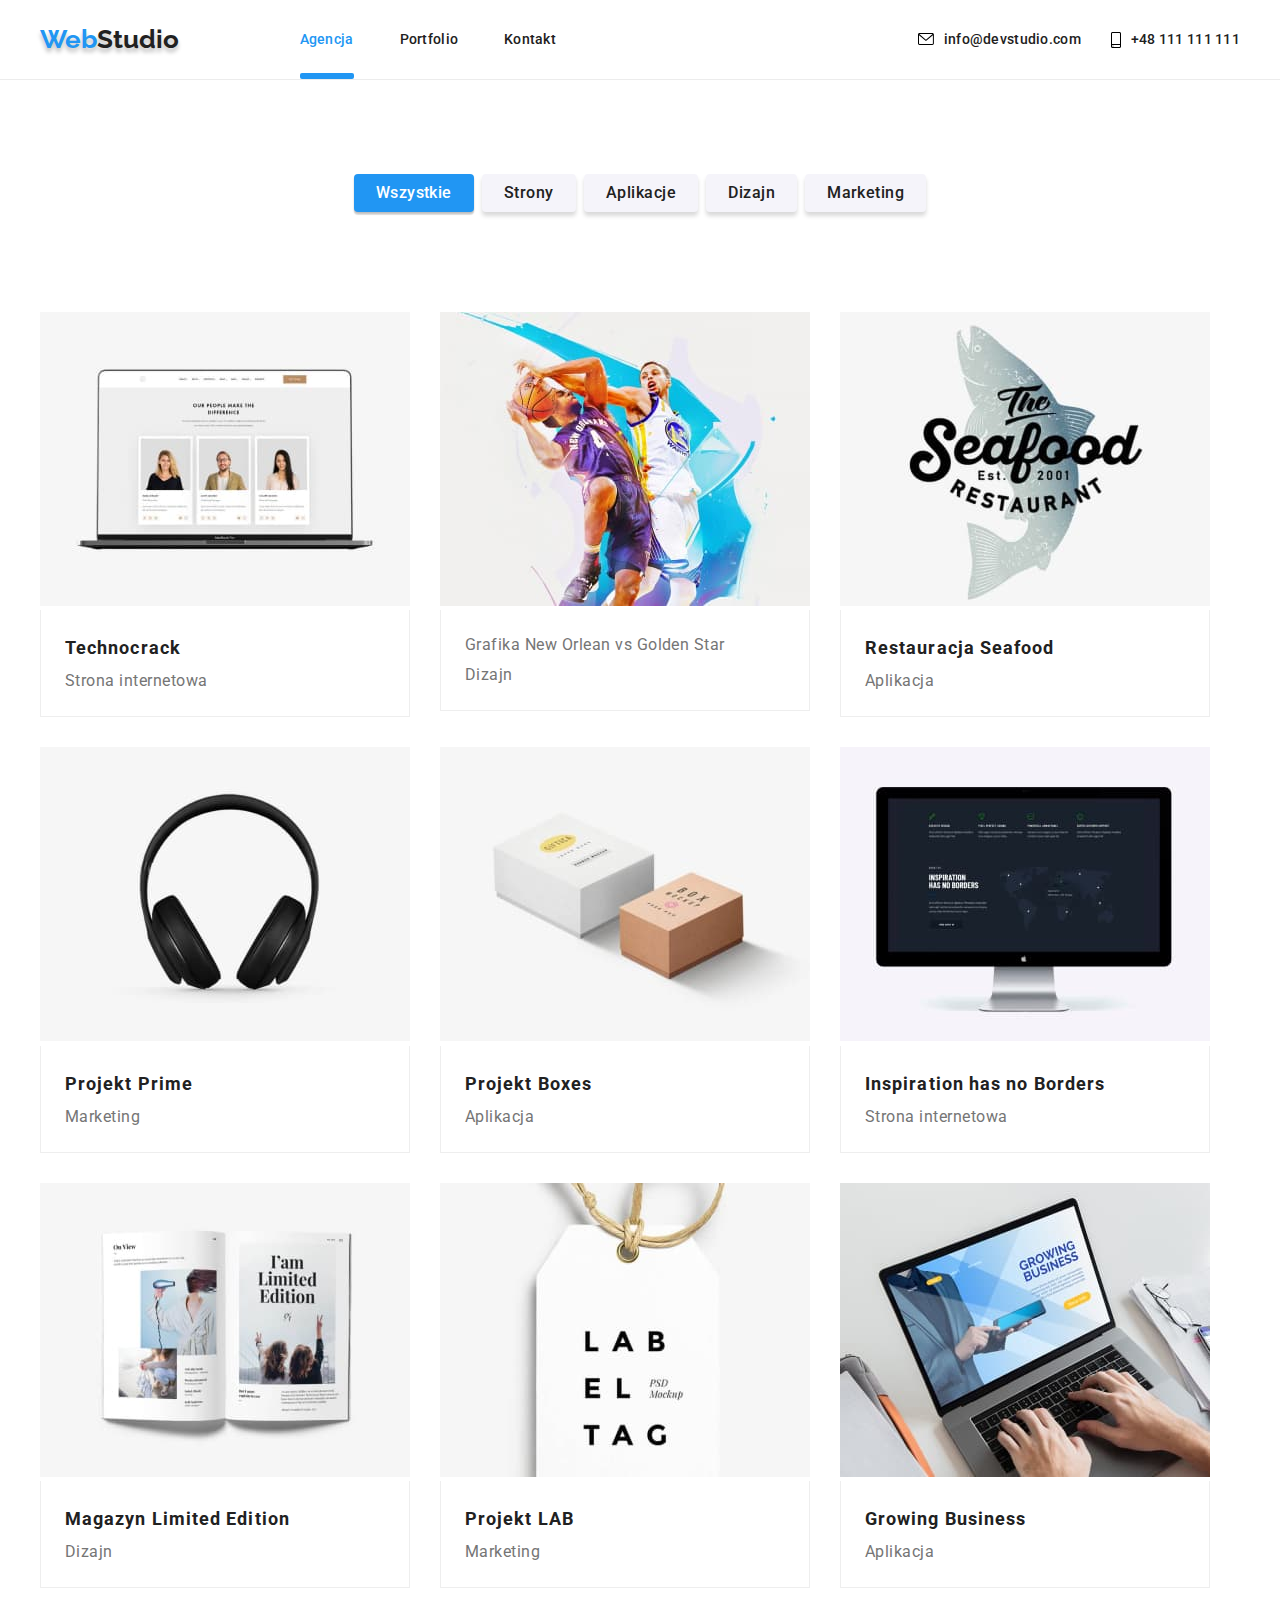
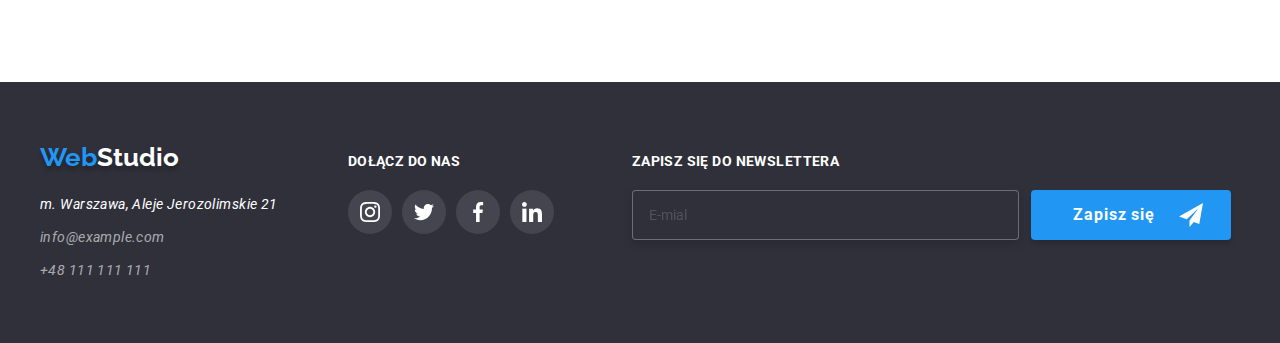
==== commit 72625bd8: "add portfolio in bem" ====
--- a/portfolio.html
+++ b/portfolio.html
@@ -55,7 +55,7 @@
     </header>
     <main class="section">
       <div class="container portfolio">
-        <ul class="filter">
+        <ul class="portfolio__filter">
           <li>
             <button class="button button--filter button--active" type="button">
               Wszystkie
@@ -78,10 +78,10 @@
             </button>
           </li>
         </ul>
-        <ul class="portfolio-box">
-          <li class="active">
-            <div class="portfolio-overlay-box">
-              <div class="portfolio-overlay">
+        <ul class="portfolio__list">
+          <li class="product">
+            <div class="product__overlay-box">
+              <div class="product__overlay">
                 <p>
                   Technocrack jest popularną platformą wykorzystywaną do
                   rozpowszechniania koronawirusa. Firmy wykorzystują tę
@@ -96,14 +96,14 @@
                 alt="Strona internetowa wyświetlana na laptopie"
               />
             </div>
-            <div class="portfolio-imagetext-border">
-              <p class="portfolio-image-text-bold">Technocrack</p>
-              <p class="portfolio-image-text">Strona internetowa</p>
-            </div>
-          </li>
-          <li class="active">
-            <div class="portfolio-overlay-box">
-              <div class="portfolio-overlay">
+            <div class="product__card">
+              <p class="product__card--bold">Technocrack</p>
+              <p>Strona internetowa</p>
+            </div>
+          </li>
+          <li class="product">
+            <div class="product__overlay-box">
+              <div class="product__overlay">
                 <p>
                   Technocrack jest popularną platformą wykorzystywaną do
                   rozpowszechniania koronawirusa. Firmy wykorzystują tę
@@ -118,16 +118,16 @@
                 alt="dwóch koszykarzy walczących o piłkę w powietrzu"
               />
             </div>
-            <div class="portfolio-imagetext-border">
-              <p class="portfolio-image-text-bold">
+            <div class="product__card">
+              <p class="product__card--bold"></p>
                 Grafika New Orlean vs Golden Star
               </p>
-              <p class="portfolio-image-text">Dizajn</p>
-            </div>
-          </li>
-          <li class="active">
-            <div class="portfolio-overlay-box">
-              <div class="portfolio-overlay">
+              <p>Dizajn</p>
+            </div>
+          </li>
+          <li class="product">
+            <div class="product__overlay-box">
+              <div class="product__overlay">
                 <p>
                   Technocrack jest popularną platformą wykorzystywaną do
                   rozpowszechniania koronawirusa. Firmy wykorzystują tę
@@ -142,14 +142,14 @@
                 alt="Logo restauracji - napis The Seafood Restaurant na tle ryby"
               />
             </div>
-            <div class="portfolio-imagetext-border">
-              <p class="portfolio-image-text-bold">Restauracja Seafood</p>
-              <p class="portfolio-image-text">Aplikacja</p>
-            </div>
-          </li>
-          <li class="active">
-            <div class="portfolio-overlay-box">
-              <div class="portfolio-overlay">
+            <div class="product__card">
+              <p class="product__card--bold">Restauracja Seafood</p>
+              <p>Aplikacja</p>
+            </div>
+          </li>
+          <li class="product">
+            <div class="product__overlay-box">
+              <div class="product__overlay">
                 <p>
                   Technocrack jest popularną platformą wykorzystywaną do
                   rozpowszechniania koronawirusa. Firmy wykorzystują tę
@@ -164,14 +164,14 @@
                 alt="Słuchawki"
               />
             </div>
-            <div class="portfolio-imagetext-border">
-              <p class="portfolio-image-text-bold">Projekt Prime</p>
-              <p class="portfolio-image-text">Marketing</p>
-            </div>
-          </li>
-          <li class="active">
-            <div class="portfolio-overlay-box">
-              <div class="portfolio-overlay">
+            <div class="product__card">
+              <p class="product__card--bold">Projekt Prime</p>
+              <p>Marketing</p>
+            </div>
+          </li>
+          <li class="product">
+            <div class="product__overlay-box">
+              <div class="product__overlay">
                 <p>
                   Technocrack jest popularną platformą wykorzystywaną do
                   rozpowszechniania koronawirusa. Firmy wykorzystują tę
@@ -186,14 +186,14 @@
                 alt="dwie kartonowe paczki"
               />
             </div>
-            <div class="portfolio-imagetext-border">
-              <p class="portfolio-image-text-bold">Projekt Boxes</p>
-              <p class="portfolio-image-text">Aplikacja</p>
-            </div>
-          </li>
-          <li class="active">
-            <div class="portfolio-overlay-box">
-              <div class="portfolio-overlay">
+            <div class="product__card">
+              <p class="product__card--bold">Projekt Boxes</p>
+              <p>Aplikacja</p>
+            </div>
+          </li>
+          <li class="product">
+            <div class="product__overlay-box">
+              <div class="product__overlay">
                 <p>
                   Technocrack jest popularną platformą wykorzystywaną do
                   rozpowszechniania koronawirusa. Firmy wykorzystują tę
@@ -208,16 +208,16 @@
                 alt="Strona internetowa wyświetlana na monitorze"
               />
             </div>
-            <div class="portfolio-imagetext-border">
-              <p class="portfolio-image-text-bold">
+            <div class="product__card">
+              <p class="product__card--bold">
                 Inspiration has no Borders
               </p>
-              <p class="portfolio-image-text">Strona internetowa</p>
-            </div>
-          </li>
-          <li class="active">
-            <div class="portfolio-overlay-box">
-              <div class="portfolio-overlay">
+              <p>Strona internetowa</p>
+            </div>
+          </li>
+          <li class="product">
+            <div class="product__overlay-box">
+              <div class="product__overlay">
                 <p>
                   Technocrack jest popularną platformą wykorzystywaną do
                   rozpowszechniania koronawirusa. Firmy wykorzystują tę
@@ -232,14 +232,14 @@
                 alt="Magazyn - książka - z nagłówkiem I'am Limited Edition"
               />
             </div>
-            <div class="portfolio-imagetext-border">
-              <p class="portfolio-image-text-bold">Magazyn Limited Edition</p>
-              <p class="portfolio-image-text">Dizajn</p>
-            </div>
-          </li>
-          <li class="active">
-            <div class="portfolio-overlay-box">
-              <div class="portfolio-overlay">
+            <div class="product__card">
+              <p class="product__card--bold">Magazyn Limited Edition</p>
+              <p>Dizajn</p>
+            </div>
+          </li>
+          <li class="product">
+            <div class="product__overlay-box">
+              <div class="product__overlay">
                 <p>
                   Technocrack jest popularną platformą wykorzystywaną do
                   rozpowszechniania koronawirusa. Firmy wykorzystują tę
@@ -254,14 +254,14 @@
                 alt="TAG z nadrukiem LABEL TAG"
               />
             </div>
-            <div class="portfolio-imagetext-border">
-              <p class="portfolio-image-text-bold">Projekt LAB</p>
-              <p class="portfolio-image-text">Marketing</p>
-            </div>
-          </li>
-          <li class="active">
-            <div class="portfolio-overlay-box">
-              <div class="portfolio-overlay">
+            <div class="product__card">
+              <p class="product__card--bold">Projekt LAB</p>
+              <p>Marketing</p>
+            </div>
+          </li>
+          <li class="product">
+            <div class="product__overlay-box">
+              <div class="product__overlay">
                 <p>
                   Technocrack jest popularną platformą wykorzystywaną do
                   rozpowszechniania koronawirusa. Firmy wykorzystują tę
@@ -276,9 +276,9 @@
                 alt="Aplikacja Growing Business wyświetlana na laptopie"
               />
             </div>
-            <div class="portfolio-imagetext-border">
-              <p class="portfolio-image-text-bold">Growing Business</p>
-              <p class="portfolio-image-text">Aplikacja</p>
+            <div class="product__card">
+              <p class="product__card--bold">Growing Business</p>
+              <p>Aplikacja</p>
             </div>
           </li>
         </ul>
--- a/css/main.min.css
+++ b/css/main.min.css
@@ -95,16 +95,6 @@
   pointer-events: none;
   visibility: hidden;
   opacity: 0;
-}
-
-.portfolio {
-  -webkit-box-orient: vertical;
-  -webkit-box-direction: normal;
-      -ms-flex-direction: column;
-          flex-direction: column;
-  margin-top: 94px;
-  margin-bottom: 94px;
-  gap: 50px;
 }
 
 h1 {
@@ -872,10 +862,82 @@
   padding-top: 10px;
 }
 
-.filter {
+.product {
+  display: inline-block;
+}
+.product__overlay-box {
+  position: relative;
+  overflow: hidden;
+}
+.product__overlay {
+  position: absolute;
+  background-color: rgba(33, 150, 243, 0.9);
+  opacity: 0.5;
+  height: 100%;
+  width: 100%;
+  -webkit-transform: translateY(100%);
+          transform: translateY(100%);
+  opacity: 0;
+  -webkit-transition-duration: 250ms;
+          transition-duration: 250ms;
+  -webkit-transition-timing-function: cubic-bezier(0.4, 0, 0.2, 1);
+          transition-timing-function: cubic-bezier(0.4, 0, 0.2, 1);
+  -webkit-transition-property: opacity, -webkit-transform;
+  transition-property: opacity, -webkit-transform;
+  transition-property: transform, opacity;
+  transition-property: transform, opacity, -webkit-transform;
+  padding: 49px 45px 49px 24px;
+  font-weight: 400;
+  font-size: 18px;
+  line-height: 1.56;
+  letter-spacing: 0.03em;
+  color: rgb(255, 255, 255);
+}
+.product:hover .product__overlay-box .product__overlay {
+  -webkit-transform: translateY(0);
+          transform: translateY(0);
+  opacity: 1;
+}
+.product__card {
+  padding: 20px 24px 20px 24px;
+  border-bottom: 1px solid rgb(238, 238, 238);
+  border-right: 1px solid rgb(238, 238, 238);
+  border-left: 1px solid rgb(238, 238, 238);
+  font-size: 16px;
+  line-height: 1.88;
+  letter-spacing: 0.03em;
+  color: rgb(117, 117, 117);
+}
+.product__card--bold {
+  font-weight: 700;
+  font-size: 18px;
+  line-height: 2;
+  letter-spacing: 0.06em;
+  color: rgb(33, 33, 33);
+}
+
+.portfolio {
+  -webkit-box-orient: vertical;
+  -webkit-box-direction: normal;
+      -ms-flex-direction: column;
+          flex-direction: column;
+  margin-top: 94px;
+  margin-bottom: 94px;
+  gap: 50px;
+}
+.portfolio__filter {
   margin-bottom: 16px;
   display: -webkit-box;
   display: -ms-flexbox;
   display: flex;
   gap: 8px;
+}
+.portfolio__list {
+  display: -webkit-box;
+  display: -ms-flexbox;
+  display: flex;
+  -ms-flex-wrap: wrap;
+      flex-wrap: wrap;
+  gap: 30px;
+  margin-top: 34px;
 }/*# sourceMappingURL=main.min.css.map */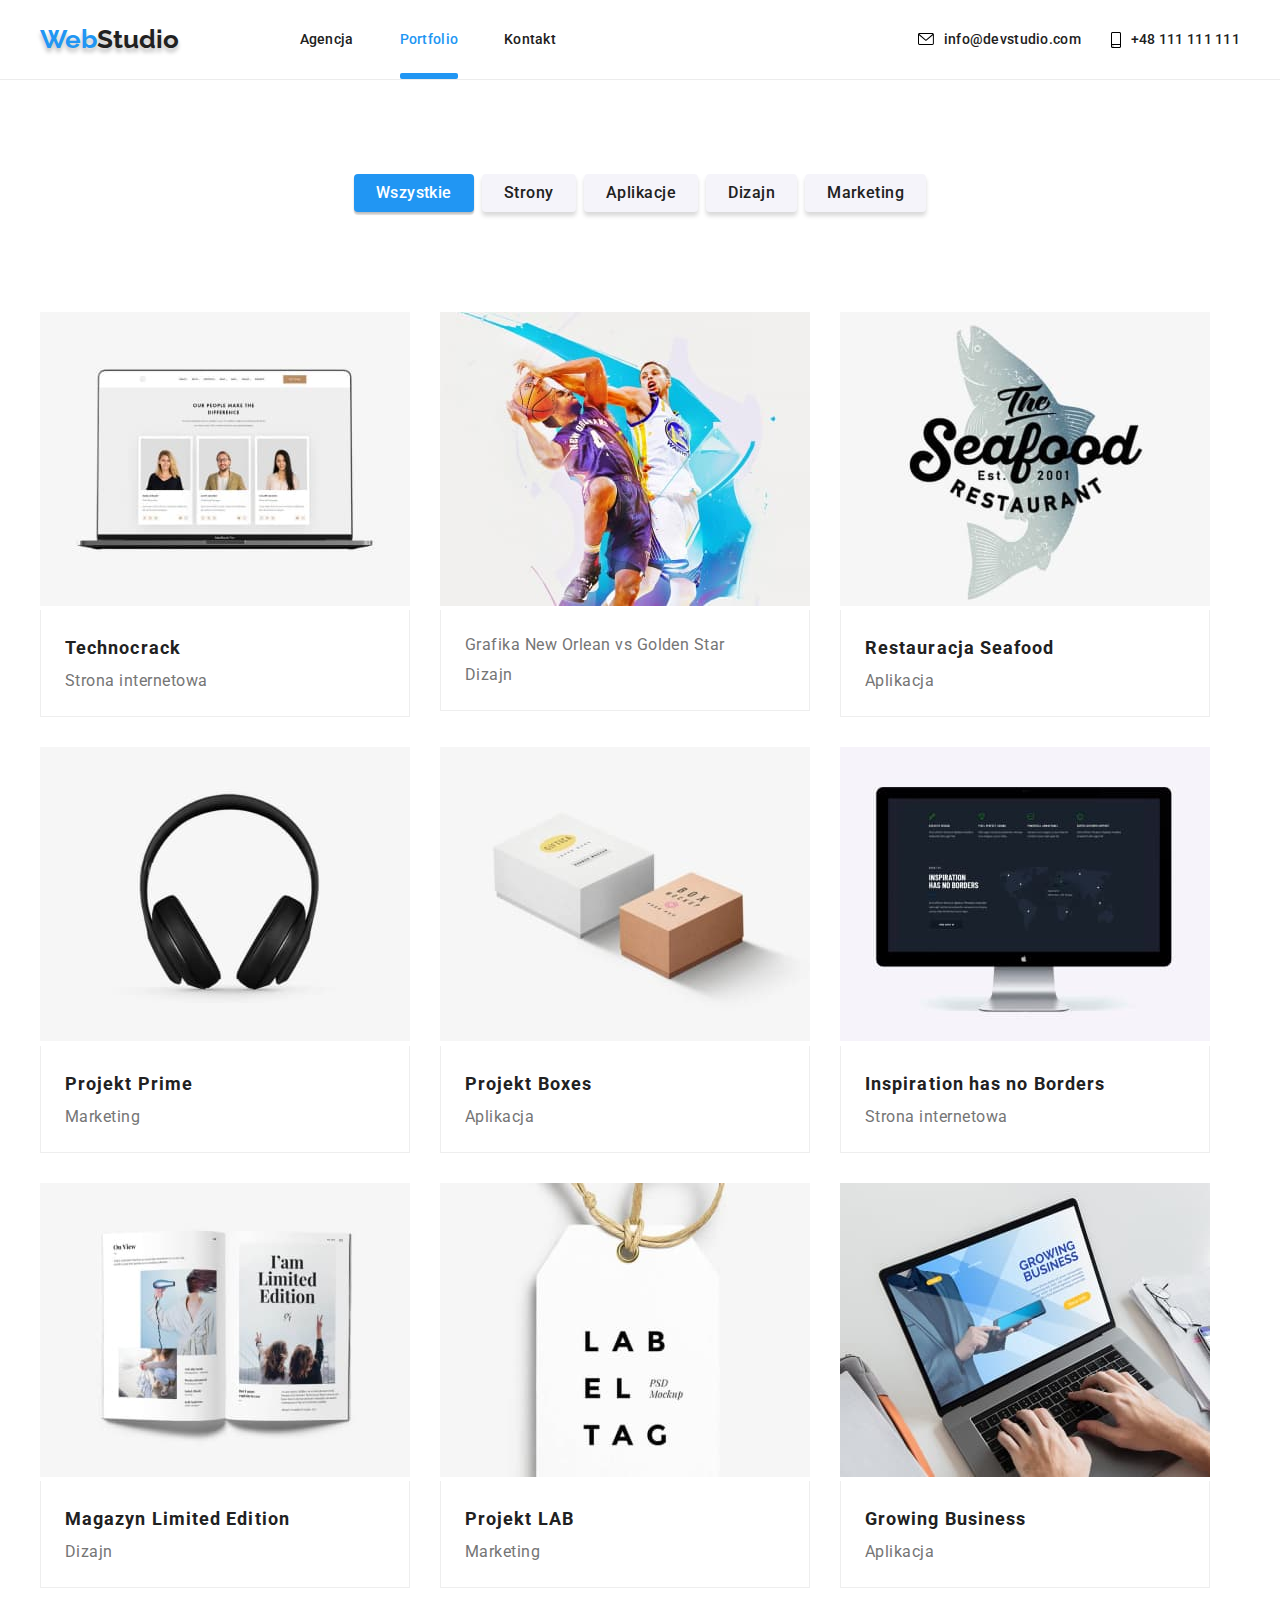
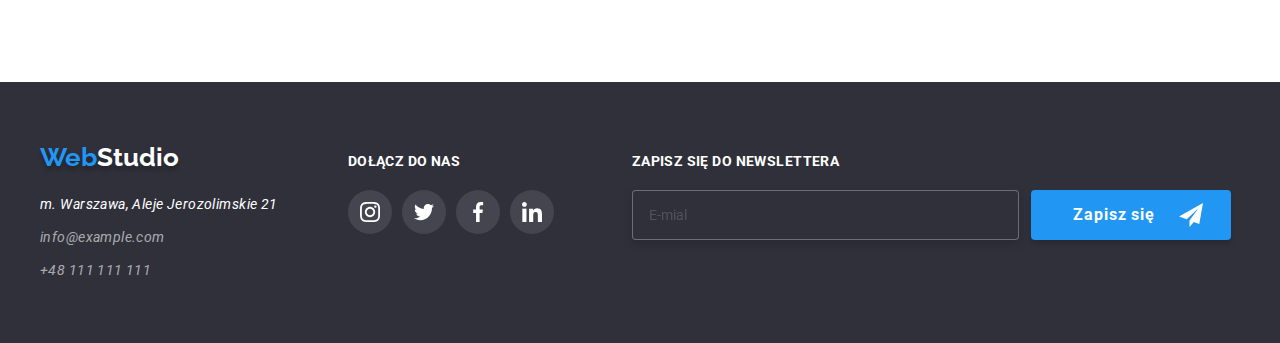
==== commit 1d5480c2: "fixed porftolio nav" ====
--- a/portfolio.html
+++ b/portfolio.html
@@ -23,12 +23,12 @@
         <nav class="header__nav">
           <ul class="nav__list">
             <li>
-              <a class="nav__link nav__link--active" href="./index.html"
+              <a class="nav__link" href="./index.html"
                 >Agencja</a
               >
             </li>
             <li>
-              <a class="nav__link" href="./portfolio.html">Portfolio</a>
+              <a class="nav__link nav__link--active" href="./portfolio.html">Portfolio</a>
             </li>
             <li><a class="nav__link" href="/Kontakt">Kontakt</a></li>
           </ul>
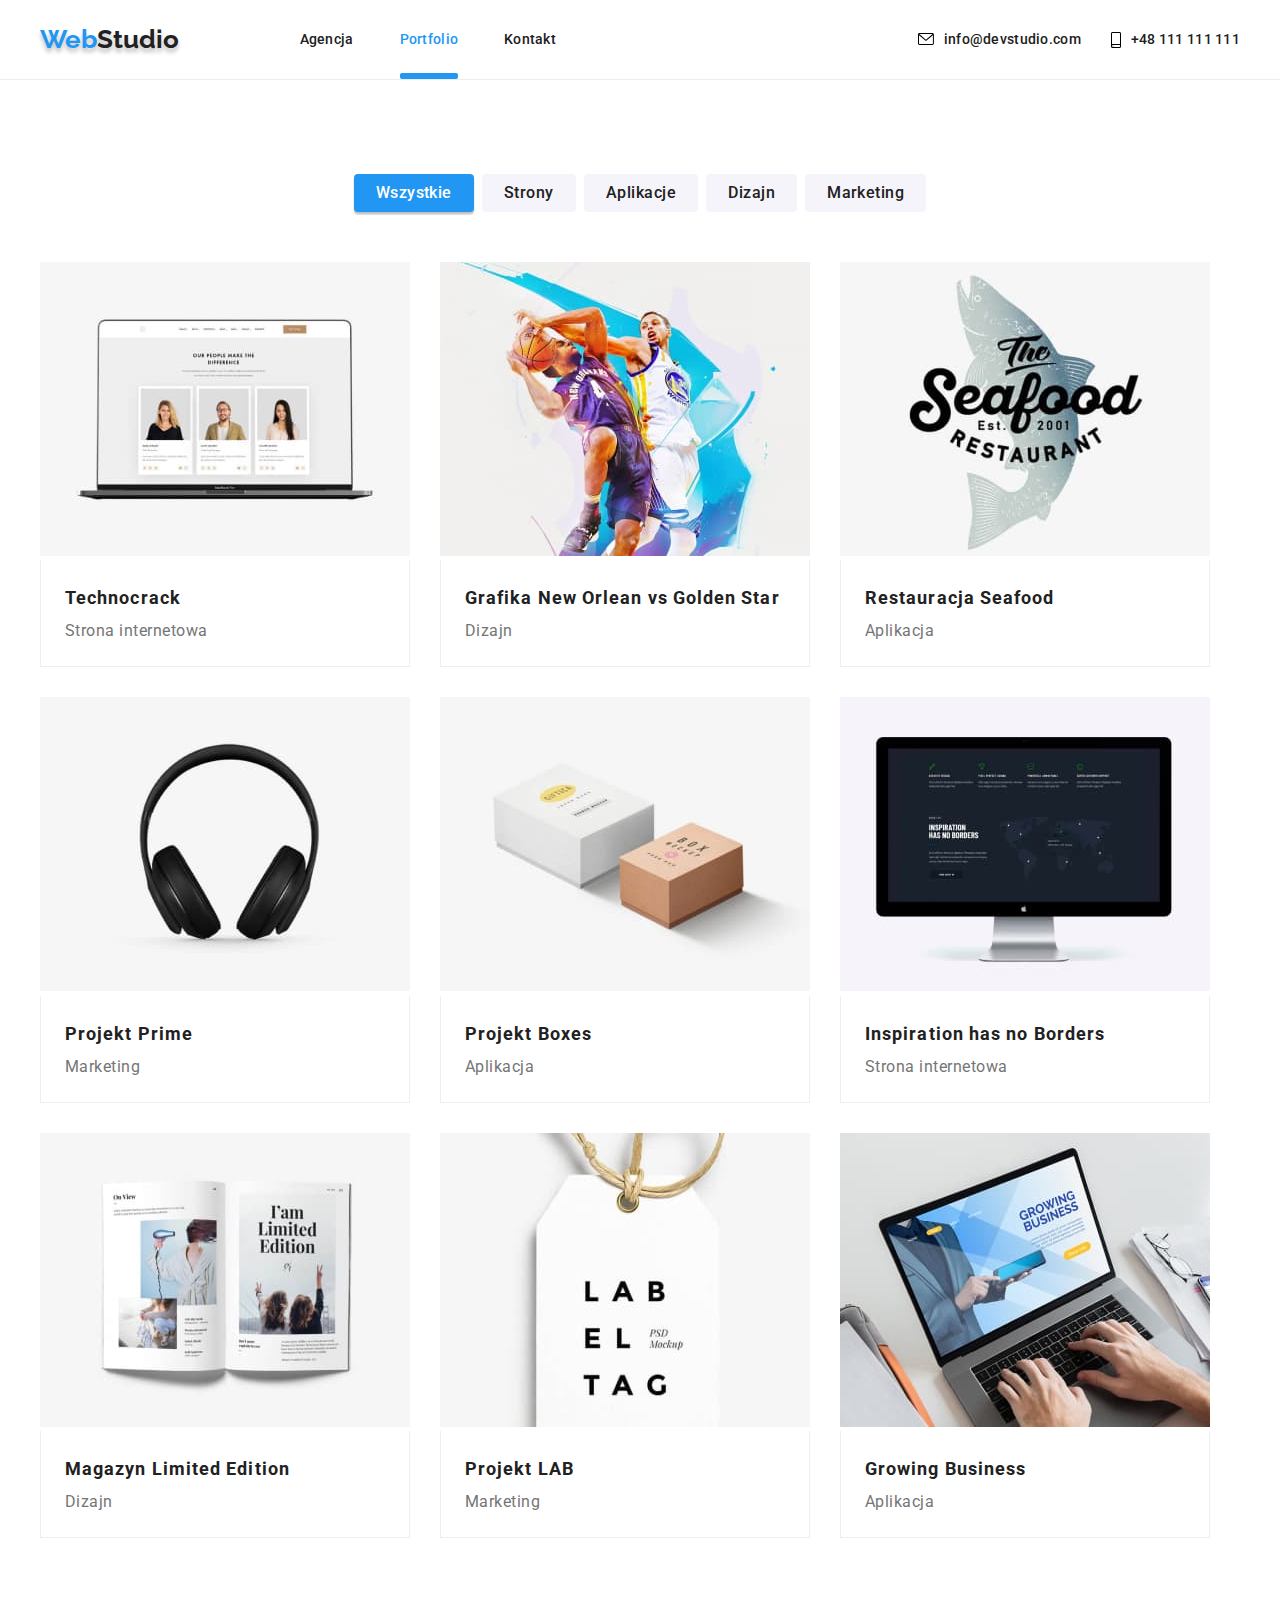
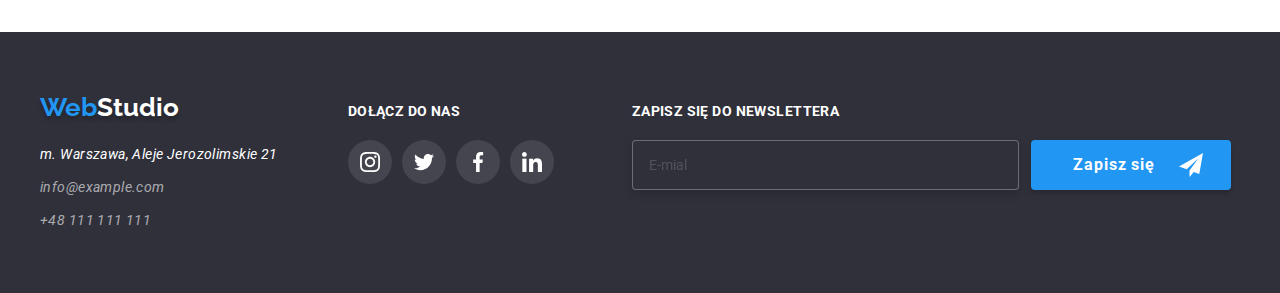
==== commit 92c65a88: "fixed margins" ====
--- a/portfolio.html
+++ b/portfolio.html
@@ -23,12 +23,12 @@
         <nav class="header__nav">
           <ul class="nav__list">
             <li>
-              <a class="nav__link" href="./index.html"
-                >Agencja</a
-              >
-            </li>
-            <li>
-              <a class="nav__link nav__link--active" href="./portfolio.html">Portfolio</a>
+              <a class="nav__link" href="./index.html">Agencja</a>
+            </li>
+            <li>
+              <a class="nav__link nav__link--active" href="./portfolio.html"
+                >Portfolio</a
+              >
             </li>
             <li><a class="nav__link" href="/Kontakt">Kontakt</a></li>
           </ul>
@@ -119,7 +119,7 @@
               />
             </div>
             <div class="product__card">
-              <p class="product__card--bold"></p>
+              <p class="product__card--bold">
                 Grafika New Orlean vs Golden Star
               </p>
               <p>Dizajn</p>
@@ -209,9 +209,7 @@
               />
             </div>
             <div class="product__card">
-              <p class="product__card--bold">
-                Inspiration has no Borders
-              </p>
+              <p class="product__card--bold">Inspiration has no Borders</p>
               <p>Strona internetowa</p>
             </div>
           </li>
--- a/css/main.min.css
+++ b/css/main.min.css
@@ -187,6 +187,8 @@
   background-color: rgb(245, 244, 250);
   color: rgb(33, 33, 33);
   padding: 6px 22px;
+  -webkit-box-shadow: none;
+          box-shadow: none;
   -webkit-transition-duration: 250ms;
           transition-duration: 250ms;
   -webkit-transition-timing-function: cubic-bezier(0.4, 0, 0.2, 1);
@@ -926,7 +928,6 @@
   gap: 50px;
 }
 .portfolio__filter {
-  margin-bottom: 16px;
   display: -webkit-box;
   display: -ms-flexbox;
   display: flex;
@@ -939,5 +940,4 @@
   -ms-flex-wrap: wrap;
       flex-wrap: wrap;
   gap: 30px;
-  margin-top: 34px;
 }/*# sourceMappingURL=main.min.css.map */